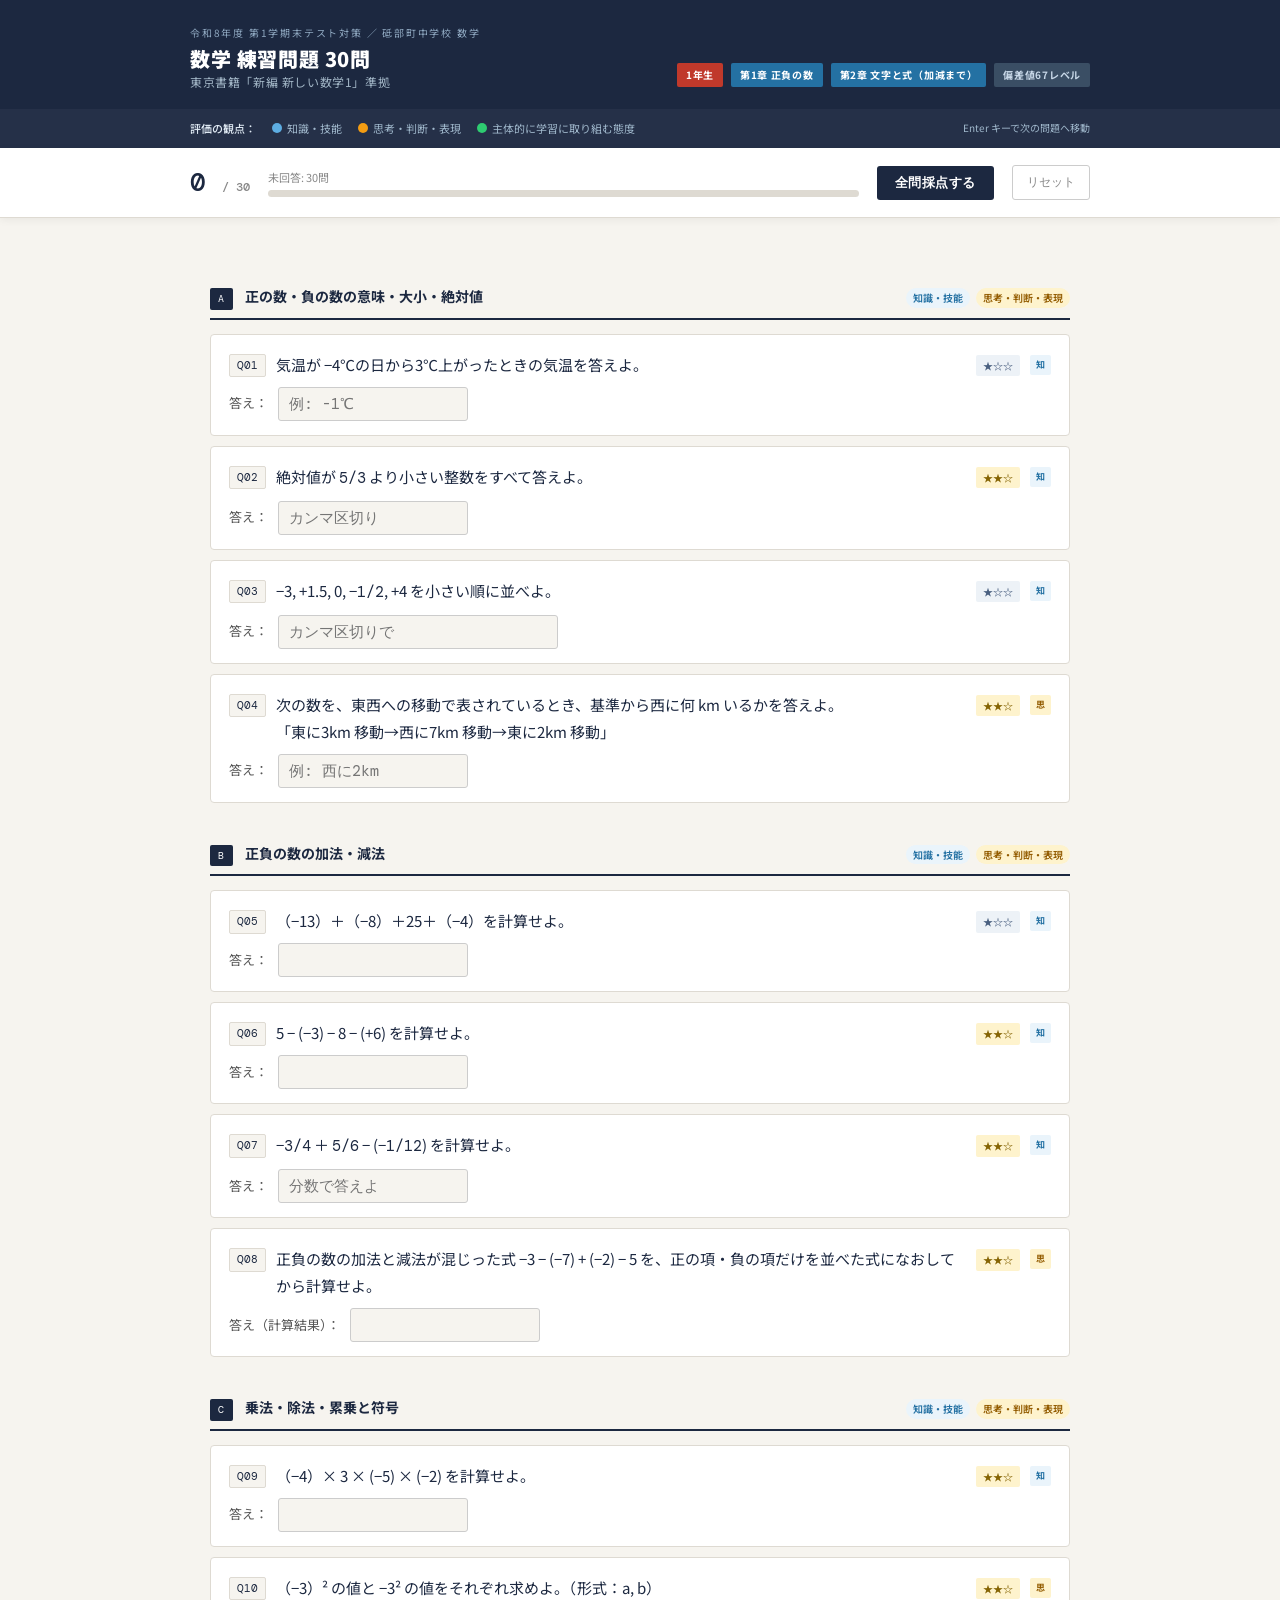
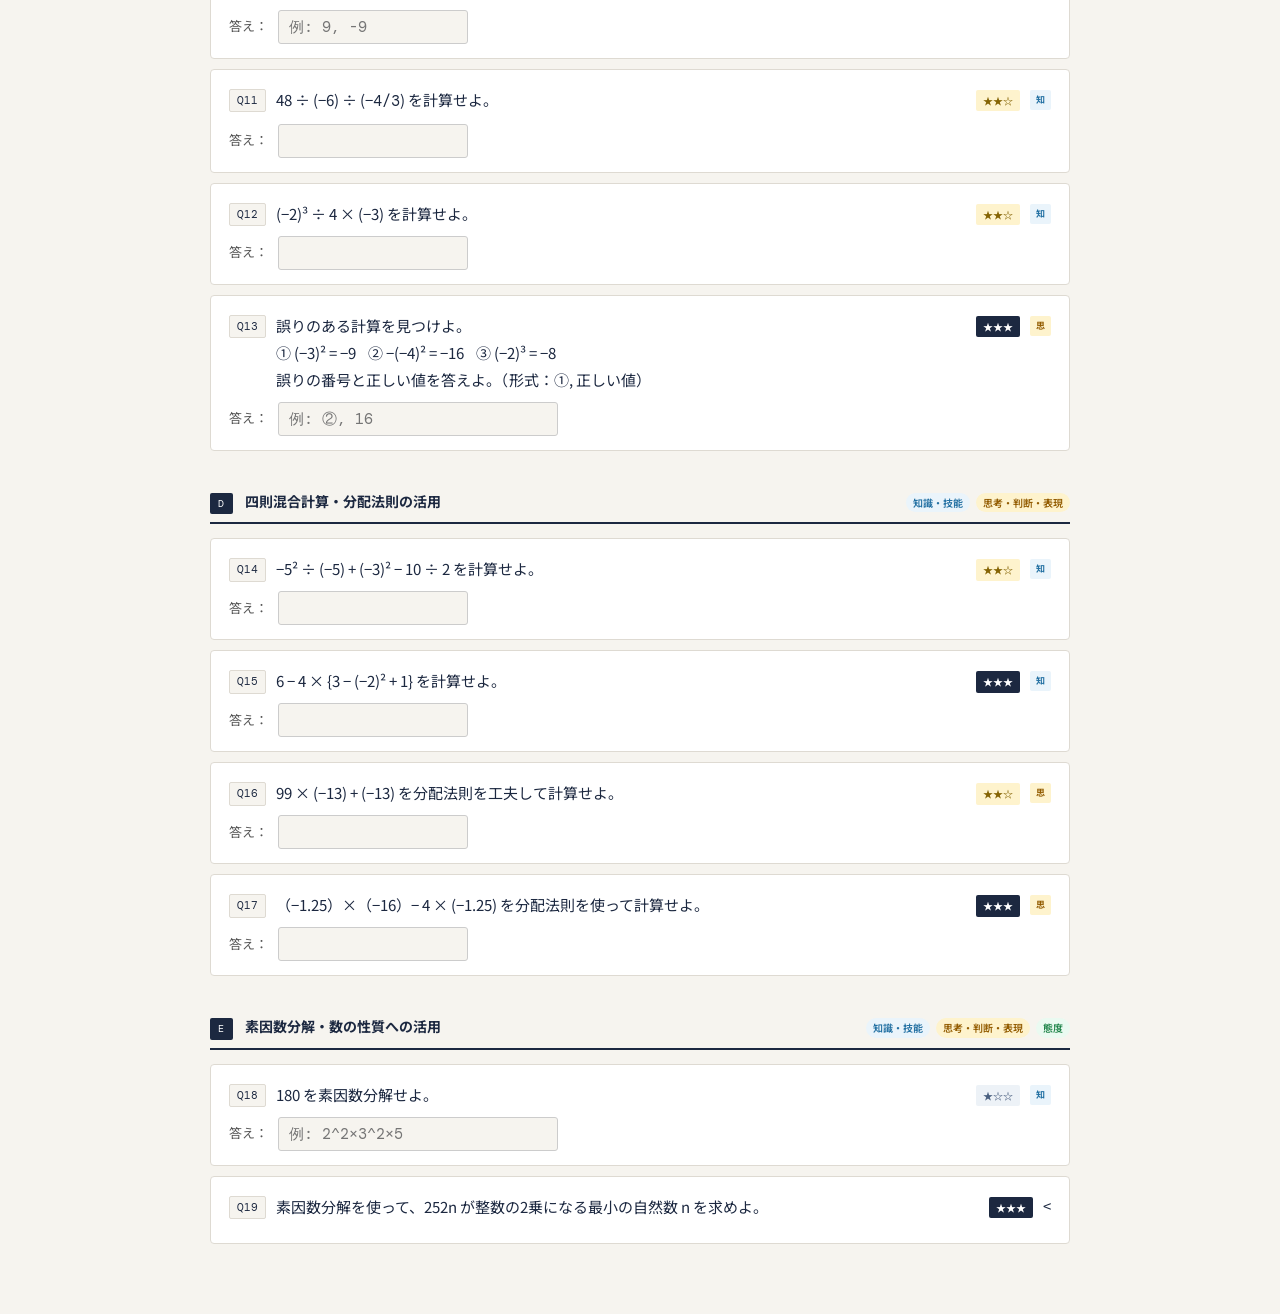
==== index.html @ d9c0c786 "Rename 1st-period-math.html to index.html" ====
<!DOCTYPE html>
<html lang="ja">
<head>
<meta charset="UTF-8">
<meta name="viewport" content="width=device-width, initial-scale=1.0">
<title>令和8年度 第1学期末テスト 数学練習問題</title>
<style>
  @import url('https://fonts.googleapis.com/css2?family=Noto+Sans+JP:wght@400;500;700;900&family=DM+Mono:wght@400;500&display=swap');

  :root {
    --ink: #1c2840;
    --paper: #f6f4ef;
    --accent: #c0392b;
    --blue: #2471a3;
    --grid: #dedad2;
    --correct: #1e8449;
    --wrong: #c0392b;
    --white: #ffffff;
  }

  * { box-sizing: border-box; margin: 0; padding: 0; }

  body {
    background: var(--paper);
    color: var(--ink);
    font-family: 'Noto Sans JP', sans-serif;
    font-size: 15px;
    line-height: 1.75;
  }

  /* ヘッダー */
  header {
    background: var(--ink);
    color: #fff;
    padding: 24px 28px 20px;
  }
  .header-inner { max-width: 900px; margin: 0 auto; display: flex; align-items: flex-end; gap: 18px; flex-wrap: wrap; }
  .header-title-block { flex: 1 1 260px; }
  .header-eyebrow {
    font-size: 10px;
    letter-spacing: .18em;
    color: #8fa8c0;
    text-transform: uppercase;
    margin-bottom: 4px;
  }
  header h1 {
    font-size: 20px;
    font-weight: 900;
    letter-spacing: .03em;
    line-height: 1.25;
  }
  header h1 small {
    display: block;
    font-size: 12px;
    font-weight: 400;
    color: #a0b4c4;
    margin-top: 3px;
  }
  .header-tags { display: flex; gap: 8px; flex-wrap: wrap; align-items: center; padding-bottom: 2px; }
  .tag {
    font-size: 10px;
    font-weight: 700;
    letter-spacing: .07em;
    padding: 3px 9px;
    border-radius: 2px;
  }
  .tag-red   { background: var(--accent); color: #fff; }
  .tag-blue  { background: var(--blue);   color: #fff; }
  .tag-gray  { background: #3a4e64;       color: #c8d8e8; }

  /* 評価観点バナー */
  .hyoka-bar {
    background: #253048;
    padding: 10px 28px;
    font-size: 11px;
    color: #a0b8cc;
  }
  .hyoka-bar-inner { max-width: 900px; margin: 0 auto; display: flex; gap: 16px; flex-wrap: wrap; align-items: center; }
  .hyoka-bar span { display: inline-flex; align-items: center; gap: 5px; }
  .hyoka-dot { width: 10px; height: 10px; border-radius: 50%; display: inline-block; }
  .hyoka-dot.chi { background: #5dade2; }
  .hyoka-dot.shi { background: #f39c12; }
  .hyoka-dot.tai { background: #2ecc71; }
  .hyoka-bar strong { color: #e0eaf4; font-weight: 500; }

  /* スコアバー */
  #score-bar {
    background: var(--white);
    border-bottom: 1px solid var(--grid);
    padding: 12px 28px;
    position: sticky;
    top: 0;
    z-index: 100;
    box-shadow: 0 2px 8px rgba(0,0,0,.06);
  }
  .score-bar-inner { max-width: 900px; margin: 0 auto; display: flex; align-items: center; gap: 18px; flex-wrap: wrap; }
  .score-num { font-family: 'DM Mono', monospace; font-size: 26px; font-weight: 500; white-space: nowrap; }
  .score-num small { font-size: 12px; color: #888; }
  .progress-wrap { flex: 1 1 160px; }
  .progress-label { font-size: 11px; color: #888; margin-bottom: 3px; }
  .progress-outer { height: 7px; background: var(--grid); border-radius: 4px; overflow: hidden; }
  .progress-inner { height: 100%; background: var(--blue); border-radius: 4px; transition: width .4s; width: 0%; }
  .btn-primary {
    padding: 8px 18px;
    background: var(--ink);
    color: #fff;
    border: none;
    border-radius: 3px;
    font-size: 13px;
    font-weight: 700;
    cursor: pointer;
    letter-spacing: .04em;
    white-space: nowrap;
    transition: background .2s;
  }
  .btn-primary:hover { background: #2c3e55; }
  .btn-secondary {
    padding: 8px 14px;
    background: transparent;
    color: #888;
    border: 1px solid #ccc;
    border-radius: 3px;
    font-size: 12px;
    cursor: pointer;
    transition: all .2s;
    white-space: nowrap;
  }
  .btn-secondary:hover { border-color: #888; color: #444; }

  /* メインコンテンツ */
  main { max-width: 900px; margin: 0 auto; padding: 28px 20px 60px; }

  /* セクションヘッダー */
  .sec-head {
    margin: 38px 0 14px;
    padding-bottom: 8px;
    border-bottom: 2.5px solid var(--ink);
    display: flex;
    align-items: baseline;
    gap: 12px;
    flex-wrap: wrap;
  }
  .sec-label {
    font-family: 'DM Mono', monospace;
    font-size: 10px;
    background: var(--ink);
    color: #fff;
    padding: 2px 8px;
    border-radius: 2px;
    letter-spacing: .12em;
  }
  .sec-title { font-size: 14px; font-weight: 700; }
  .sec-hyoka {
    font-size: 10px;
    color: #666;
    margin-left: auto;
  }
  .sec-hyoka span { 
    display: inline-block;
    padding: 1px 7px;
    border-radius: 10px;
    margin-left: 4px;
    font-weight: 600;
  }
  .chi-tag { background: #eaf4fb; color: #2471a3; }
  .shi-tag { background: #fef3cd; color: #935c00; }
  .tai-tag { background: #eafaf1; color: #1e8449; }

  /* 問題カード */
  .q-card {
    background: var(--white);
    border: 1px solid var(--grid);
    border-radius: 4px;
    padding: 16px 18px 14px;
    margin-bottom: 10px;
    transition: box-shadow .2s, border-left .1s;
  }
  .q-card:hover { box-shadow: 0 2px 10px rgba(0,0,0,.06); }
  .q-card.correct { border-left: 4px solid var(--correct); }
  .q-card.wrong   { border-left: 4px solid var(--wrong); }

  .q-header { display: flex; align-items: flex-start; gap: 10px; margin-bottom: 9px; }
  .q-num {
    font-family: 'DM Mono', monospace;
    font-size: 11px;
    background: var(--paper);
    border: 1px solid var(--grid);
    padding: 1px 7px;
    border-radius: 2px;
    white-space: nowrap;
    margin-top: 3px;
    flex-shrink: 0;
  }
  .q-text { font-size: 15px; line-height: 1.8; flex: 1; }
  .math { font-family: 'DM Mono', monospace; }

  /* 評価観点バッジ */
  .q-hyoka-badge {
    font-size: 9px;
    font-weight: 700;
    padding: 2px 6px;
    border-radius: 2px;
    white-space: nowrap;
    margin-top: 4px;
    flex-shrink: 0;
  }

  /* 難易度星 */
  .diff-tag {
    font-size: 10px;
    font-weight: 700;
    padding: 2px 7px;
    border-radius: 2px;
    white-space: nowrap;
    margin-top: 4px;
    flex-shrink: 0;
  }
  .diff-B { background: #edf2f7; color: #4a6080; }
  .diff-A { background: #fef3cd; color: #856404; }
  .diff-S { background: #1c2840; color: #fff; }

  /* 入力 */
  .q-input-row { display: flex; align-items: center; gap: 10px; }
  .q-input-row label { font-size: 13px; color: #555; white-space: nowrap; }
  .ans-input {
    width: 190px;
    padding: 6px 10px;
    border: 1.5px solid #ccc;
    border-radius: 3px;
    font-family: 'DM Mono', monospace;
    font-size: 15px;
    background: var(--paper);
    color: var(--ink);
    transition: border-color .2s, background .2s;
  }
  .ans-input.wide { width: 280px; }
  .ans-input:focus { outline: none; border-color: var(--blue); background: #fff; }
  .ans-input.ok { border-color: var(--correct); background: #f0fbf4; }
  .ans-input.ng { border-color: var(--wrong);   background: #fff5f5; }

  /* フィードバック */
  .q-feedback {
    margin-top: 10px;
    padding: 10px 14px;
    border-radius: 3px;
    font-size: 12.5px;
    display: none;
    line-height: 1.75;
  }
  .q-feedback.show { display: block; }
  .q-feedback.ok-fb { background: #eafaf1; border-left: 3px solid var(--correct); }
  .q-feedback.ng-fb { background: #fdf2f2; border-left: 3px solid var(--wrong); }
  .fb-label { font-weight: 700; font-size: 13px; margin-bottom: 3px; }
  .fb-ans { font-family: 'DM Mono', monospace; font-size: 14px; color: var(--accent); font-weight: 700; }
  .fb-eval { font-size: 11px; margin-top: 4px; }
  .fb-eval b { 
    display: inline-block;
    padding: 0px 5px;
    border-radius: 2px;
    margin-right: 4px;
  }
  .fb-eval b.chi-b { background: #eaf4fb; color: #2471a3; }
  .fb-eval b.shi-b { background: #fef3cd; color: #935c00; }
  .fb-eval b.tai-b { background: #eafaf1; color: #1e8449; }
  .fb-hint { margin-top: 5px; color: #3a4a58; }

  /* 結果パネル */
  #result-panel {
    display: none;
    background: var(--ink);
    color: #fff;
    border-radius: 5px;
    padding: 32px 28px;
    margin-top: 44px;
    text-align: center;
  }
  #result-panel.show { display: block; }
  #result-panel h2 { font-size: 17px; color: #a0b4c4; margin-bottom: 8px; }
  .big-score {
    font-family: 'DM Mono', monospace;
    font-size: 58px;
    font-weight: 500;
    line-height: 1;
    margin: 10px 0 6px;
  }
  .big-score em { font-size: 20px; font-style: normal; color: #6a8099; }
  .result-comment { color: #c0d4e4; font-size: 14px; margin-top: 8px; }
  .result-breakdown {
    margin-top: 20px;
    display: flex;
    justify-content: center;
    gap: 24px;
    flex-wrap: wrap;
    font-size: 12px;
    color: #8fa8c0;
  }
  .result-breakdown span b { 
    display: block;
    font-family: 'DM Mono', monospace;
    font-size: 22px;
    font-weight: 500;
    color: #fff;
    line-height: 1.2;
  }

  @media (max-width: 600px) {
    header { padding: 18px 14px 14px; }
    #score-bar { padding: 10px 14px; }
    main { padding: 18px 10px 50px; }
    .ans-input { width: 150px; }
    .ans-input.wide { width: 220px; }
  }
</style>
</head>
<body>

<header>
  <div class="header-inner">
    <div class="header-title-block">
      <div class="header-eyebrow">令和8年度 第1学期末テスト対策 ／ 砥部町中学校 数学</div>
      <h1>数学 練習問題 30問
        <small>東京書籍「新編 新しい数学1」準拠</small>
      </h1>
    </div>
    <div class="header-tags">
      <span class="tag tag-red">1年生</span>
      <span class="tag tag-blue">第1章 正負の数</span>
      <span class="tag tag-blue">第2章 文字と式（加減まで）</span>
      <span class="tag tag-gray">偏差値67レベル</span>
    </div>
  </div>
</header>

<div class="hyoka-bar">
  <div class="hyoka-bar-inner">
    <strong>評価の観点：</strong>
    <span><span class="hyoka-dot chi"></span> 知識・技能</span>
    <span><span class="hyoka-dot shi"></span> 思考・判断・表現</span>
    <span><span class="hyoka-dot tai"></span> 主体的に学習に取り組む態度</span>
    <span style="margin-left:auto;font-size:10px;">Enter キーで次の問題へ移動</span>
  </div>
</div>

<div id="score-bar">
  <div class="score-bar-inner">
    <div class="score-num" id="score-disp">0 <small>/ 30</small></div>
    <div class="progress-wrap">
      <div class="progress-label" id="prog-label">未回答: 30問</div>
      <div class="progress-outer"><div class="progress-inner" id="prog-inner"></div></div>
    </div>
    <button class="btn-primary" onclick="checkAll()">全問採点する</button>
    <button class="btn-secondary" onclick="resetAll()">リセット</button>
  </div>
</div>

<main>

<!-- ===================== SECTION A ===================== -->
<div class="sec-head">
  <span class="sec-label">A</span>
  <span class="sec-title">正の数・負の数の意味・大小・絶対値</span>
  <span class="sec-hyoka">
    <span class="chi-tag">知識・技能</span>
    <span class="shi-tag">思考・判断・表現</span>
  </span>
</div>

<!-- Q1 -->
<div class="q-card" id="qc1">
  <div class="q-header">
    <span class="q-num">Q01</span>
    <div class="q-text">気温が −4℃の日から3℃上がったときの気温を答えよ。</div>
    <span class="diff-tag diff-B">★☆☆</span>
    <span class="q-hyoka-badge chi-tag">知</span>
  </div>
  <div class="q-input-row"><label>答え：</label><input class="ans-input" id="q1" type="text" placeholder="例: -1℃"></div>
  <div class="q-feedback" id="fb1"></div>
</div>

<!-- Q2 -->
<div class="q-card" id="qc2">
  <div class="q-header">
    <span class="q-num">Q02</span>
    <div class="q-text">絶対値が <span class="math">5/3</span> より小さい整数をすべて答えよ。</div>
    <span class="diff-tag diff-A">★★☆</span>
    <span class="q-hyoka-badge chi-tag">知</span>
  </div>
  <div class="q-input-row"><label>答え：</label><input class="ans-input" id="q2" type="text" placeholder="カンマ区切り"></div>
  <div class="q-feedback" id="fb2"></div>
</div>

<!-- Q3 -->
<div class="q-card" id="qc3">
  <div class="q-header">
    <span class="q-num">Q03</span>
    <div class="q-text">−3, +1.5, 0, −<span class="math">1/2</span>, +4 を小さい順に並べよ。</div>
    <span class="diff-tag diff-B">★☆☆</span>
    <span class="q-hyoka-badge chi-tag">知</span>
  </div>
  <div class="q-input-row"><label>答え：</label><input class="ans-input wide" id="q3" type="text" placeholder="カンマ区切りで"></div>
  <div class="q-feedback" id="fb3"></div>
</div>

<!-- Q4 -->
<div class="q-card" id="qc4">
  <div class="q-header">
    <span class="q-num">Q04</span>
    <div class="q-text">次の数を、東西への移動で表されているとき、基準から西に何 km いるかを答えよ。<br>「東に3km 移動→西に7km 移動→東に2km 移動」</div>
    <span class="diff-tag diff-A">★★☆</span>
    <span class="q-hyoka-badge shi-tag">思</span>
  </div>
  <div class="q-input-row"><label>答え：</label><input class="ans-input" id="q4" type="text" placeholder="例: 西に2km"></div>
  <div class="q-feedback" id="fb4"></div>
</div>

<!-- ===================== SECTION B ===================== -->
<div class="sec-head">
  <span class="sec-label">B</span>
  <span class="sec-title">正負の数の加法・減法</span>
  <span class="sec-hyoka">
    <span class="chi-tag">知識・技能</span>
    <span class="shi-tag">思考・判断・表現</span>
  </span>
</div>

<!-- Q5 -->
<div class="q-card" id="qc5">
  <div class="q-header">
    <span class="q-num">Q05</span>
    <div class="q-text">（−13）＋（−8）＋25＋（−4）を計算せよ。</div>
    <span class="diff-tag diff-B">★☆☆</span>
    <span class="q-hyoka-badge chi-tag">知</span>
  </div>
  <div class="q-input-row"><label>答え：</label><input class="ans-input" id="q5" type="text"></div>
  <div class="q-feedback" id="fb5"></div>
</div>

<!-- Q6 -->
<div class="q-card" id="qc6">
  <div class="q-header">
    <span class="q-num">Q06</span>
    <div class="q-text">5 − (−3) − 8 − (+6) を計算せよ。</div>
    <span class="diff-tag diff-A">★★☆</span>
    <span class="q-hyoka-badge chi-tag">知</span>
  </div>
  <div class="q-input-row"><label>答え：</label><input class="ans-input" id="q6" type="text"></div>
  <div class="q-feedback" id="fb6"></div>
</div>

<!-- Q7 -->
<div class="q-card" id="qc7">
  <div class="q-header">
    <span class="q-num">Q07</span>
    <div class="q-text">−<span class="math">3/4</span> ＋ <span class="math">5/6</span> − (−<span class="math">1/12</span>) を計算せよ。</div>
    <span class="diff-tag diff-A">★★☆</span>
    <span class="q-hyoka-badge chi-tag">知</span>
  </div>
  <div class="q-input-row"><label>答え：</label><input class="ans-input" id="q7" type="text" placeholder="分数で答えよ"></div>
  <div class="q-feedback" id="fb7"></div>
</div>

<!-- Q8 -->
<div class="q-card" id="qc8">
  <div class="q-header">
    <span class="q-num">Q08</span>
    <div class="q-text">正負の数の加法と減法が混じった式 −3 − (−7) + (−2) − 5 を、正の項・負の項だけを並べた式になおしてから計算せよ。</div>
    <span class="diff-tag diff-A">★★☆</span>
    <span class="q-hyoka-badge shi-tag">思</span>
  </div>
  <div class="q-input-row"><label>答え（計算結果）：</label><input class="ans-input" id="q8" type="text"></div>
  <div class="q-feedback" id="fb8"></div>
</div>

<!-- ===================== SECTION C ===================== -->
<div class="sec-head">
  <span class="sec-label">C</span>
  <span class="sec-title">乗法・除法・累乗と符号</span>
  <span class="sec-hyoka">
    <span class="chi-tag">知識・技能</span>
    <span class="shi-tag">思考・判断・表現</span>
  </span>
</div>

<!-- Q9 -->
<div class="q-card" id="qc9">
  <div class="q-header">
    <span class="q-num">Q09</span>
    <div class="q-text">（−4）× 3 × (−5) × (−2) を計算せよ。</div>
    <span class="diff-tag diff-A">★★☆</span>
    <span class="q-hyoka-badge chi-tag">知</span>
  </div>
  <div class="q-input-row"><label>答え：</label><input class="ans-input" id="q9" type="text"></div>
  <div class="q-feedback" id="fb9"></div>
</div>

<!-- Q10 -->
<div class="q-card" id="qc10">
  <div class="q-header">
    <span class="q-num">Q10</span>
    <div class="q-text">（−3）² の値と −3² の値をそれぞれ求めよ。（形式：a, b）</div>
    <span class="diff-tag diff-A">★★☆</span>
    <span class="q-hyoka-badge shi-tag">思</span>
  </div>
  <div class="q-input-row"><label>答え：</label><input class="ans-input" id="q10" type="text" placeholder="例: 9, -9"></div>
  <div class="q-feedback" id="fb10"></div>
</div>

<!-- Q11 -->
<div class="q-card" id="qc11">
  <div class="q-header">
    <span class="q-num">Q11</span>
    <div class="q-text">48 ÷ (−6) ÷ (−<span class="math">4/3</span>) を計算せよ。</div>
    <span class="diff-tag diff-A">★★☆</span>
    <span class="q-hyoka-badge chi-tag">知</span>
  </div>
  <div class="q-input-row"><label>答え：</label><input class="ans-input" id="q11" type="text"></div>
  <div class="q-feedback" id="fb11"></div>
</div>

<!-- Q12 -->
<div class="q-card" id="qc12">
  <div class="q-header">
    <span class="q-num">Q12</span>
    <div class="q-text">(−2)³ ÷ 4 × (−3) を計算せよ。</div>
    <span class="diff-tag diff-A">★★☆</span>
    <span class="q-hyoka-badge chi-tag">知</span>
  </div>
  <div class="q-input-row"><label>答え：</label><input class="ans-input" id="q12" type="text"></div>
  <div class="q-feedback" id="fb12"></div>
</div>

<!-- Q13 -->
<div class="q-card" id="qc13">
  <div class="q-header">
    <span class="q-num">Q13</span>
    <div class="q-text">誤りのある計算を見つけよ。<br>
    ① (−3)² = −9 &nbsp;&nbsp; ② −(−4)² = −16 &nbsp;&nbsp; ③ (−2)³ = −8<br>
    誤りの番号と正しい値を答えよ。（形式：①, 正しい値）</div>
    <span class="diff-tag diff-S">★★★</span>
    <span class="q-hyoka-badge shi-tag">思</span>
  </div>
  <div class="q-input-row"><label>答え：</label><input class="ans-input wide" id="q13" type="text" placeholder="例: ②, 16"></div>
  <div class="q-feedback" id="fb13"></div>
</div>

<!-- ===================== SECTION D ===================== -->
<div class="sec-head">
  <span class="sec-label">D</span>
  <span class="sec-title">四則混合計算・分配法則の活用</span>
  <span class="sec-hyoka">
    <span class="chi-tag">知識・技能</span>
    <span class="shi-tag">思考・判断・表現</span>
  </span>
</div>

<!-- Q14 -->
<div class="q-card" id="qc14">
  <div class="q-header">
    <span class="q-num">Q14</span>
    <div class="q-text">−5² ÷ (−5) + (−3)² − 10 ÷ 2 を計算せよ。</div>
    <span class="diff-tag diff-A">★★☆</span>
    <span class="q-hyoka-badge chi-tag">知</span>
  </div>
  <div class="q-input-row"><label>答え：</label><input class="ans-input" id="q14" type="text"></div>
  <div class="q-feedback" id="fb14"></div>
</div>

<!-- Q15 -->
<div class="q-card" id="qc15">
  <div class="q-header">
    <span class="q-num">Q15</span>
    <div class="q-text">6 − 4 × {3 − (−2)² + 1} を計算せよ。</div>
    <span class="diff-tag diff-S">★★★</span>
    <span class="q-hyoka-badge chi-tag">知</span>
  </div>
  <div class="q-input-row"><label>答え：</label><input class="ans-input" id="q15" type="text"></div>
  <div class="q-feedback" id="fb15"></div>
</div>

<!-- Q16 -->
<div class="q-card" id="qc16">
  <div class="q-header">
    <span class="q-num">Q16</span>
    <div class="q-text">99 × (−13) + (−13) を分配法則を工夫して計算せよ。</div>
    <span class="diff-tag diff-A">★★☆</span>
    <span class="q-hyoka-badge shi-tag">思</span>
  </div>
  <div class="q-input-row"><label>答え：</label><input class="ans-input" id="q16" type="text"></div>
  <div class="q-feedback" id="fb16"></div>
</div>

<!-- Q17 -->
<div class="q-card" id="qc17">
  <div class="q-header">
    <span class="q-num">Q17</span>
    <div class="q-text">（−1.25）×（−16）− 4 × (−1.25) を分配法則を使って計算せよ。</div>
    <span class="diff-tag diff-S">★★★</span>
    <span class="q-hyoka-badge shi-tag">思</span>
  </div>
  <div class="q-input-row"><label>答え：</label><input class="ans-input" id="q17" type="text"></div>
  <div class="q-feedback" id="fb17"></div>
</div>

<!-- ===================== SECTION E ===================== -->
<div class="sec-head">
  <span class="sec-label">E</span>
  <span class="sec-title">素因数分解・数の性質への活用</span>
  <span class="sec-hyoka">
    <span class="chi-tag">知識・技能</span>
    <span class="shi-tag">思考・判断・表現</span>
    <span class="tai-tag">態度</span>
  </span>
</div>

<!-- Q18 -->
<div class="q-card" id="qc18">
  <div class="q-header">
    <span class="q-num">Q18</span>
    <div class="q-text">180 を素因数分解せよ。</div>
    <span class="diff-tag diff-B">★☆☆</span>
    <span class="q-hyoka-badge chi-tag">知</span>
  </div>
  <div class="q-input-row"><label>答え：</label><input class="ans-input wide" id="q18" type="text" placeholder="例: 2^2×3^2×5"></div>
  <div class="q-feedback" id="fb18"></div>
</div>

<!-- Q19 -->
<div class="q-card" id="qc19">
  <div class="q-header">
    <span class="q-num">Q19</span>
    <div class="q-text">素因数分解を使って、252n が整数の2乗になる最小の自然数 n を求めよ。</div>
    <span class="diff-tag diff-S">★★★</span>
    <
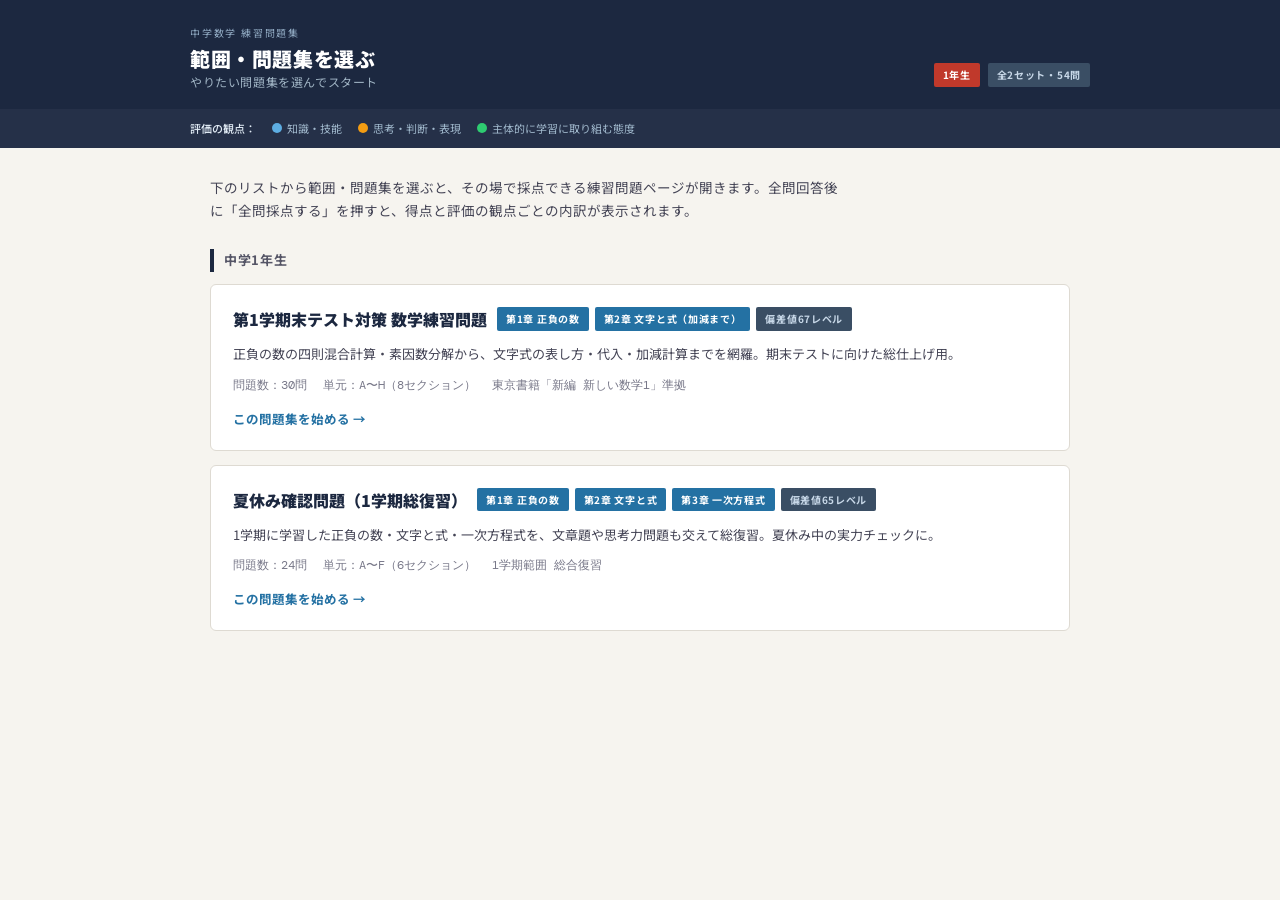
==== commit fa98c20d: "範囲・問題集をリストで選ぶ形式に再構成し、中1夏休み確認問題を追加 - 既存のトップページ(index.html)は途中で切れた未完成ファイルだったため、   範囲・問題集をリストから選ぶハブページと" ====
--- a/index.html
+++ b/index.html
@@ -3,330 +3,22 @@
 <head>
 <meta charset="UTF-8">
 <meta name="viewport" content="width=device-width, initial-scale=1.0">
-<title>令和8年度 第1学期末テスト 数学練習問題</title>
-<style>
-  @import url('https://fonts.googleapis.com/css2?family=Noto+Sans+JP:wght@400;500;700;900&family=DM+Mono:wght@400;500&display=swap');
-
-  :root {
-    --ink: #1c2840;
-    --paper: #f6f4ef;
-    --accent: #c0392b;
-    --blue: #2471a3;
-    --grid: #dedad2;
-    --correct: #1e8449;
-    --wrong: #c0392b;
-    --white: #ffffff;
-  }
-
-  * { box-sizing: border-box; margin: 0; padding: 0; }
-
-  body {
-    background: var(--paper);
-    color: var(--ink);
-    font-family: 'Noto Sans JP', sans-serif;
-    font-size: 15px;
-    line-height: 1.75;
-  }
-
-  /* ヘッダー */
-  header {
-    background: var(--ink);
-    color: #fff;
-    padding: 24px 28px 20px;
-  }
-  .header-inner { max-width: 900px; margin: 0 auto; display: flex; align-items: flex-end; gap: 18px; flex-wrap: wrap; }
-  .header-title-block { flex: 1 1 260px; }
-  .header-eyebrow {
-    font-size: 10px;
-    letter-spacing: .18em;
-    color: #8fa8c0;
-    text-transform: uppercase;
-    margin-bottom: 4px;
-  }
-  header h1 {
-    font-size: 20px;
-    font-weight: 900;
-    letter-spacing: .03em;
-    line-height: 1.25;
-  }
-  header h1 small {
-    display: block;
-    font-size: 12px;
-    font-weight: 400;
-    color: #a0b4c4;
-    margin-top: 3px;
-  }
-  .header-tags { display: flex; gap: 8px; flex-wrap: wrap; align-items: center; padding-bottom: 2px; }
-  .tag {
-    font-size: 10px;
-    font-weight: 700;
-    letter-spacing: .07em;
-    padding: 3px 9px;
-    border-radius: 2px;
-  }
-  .tag-red   { background: var(--accent); color: #fff; }
-  .tag-blue  { background: var(--blue);   color: #fff; }
-  .tag-gray  { background: #3a4e64;       color: #c8d8e8; }
-
-  /* 評価観点バナー */
-  .hyoka-bar {
-    background: #253048;
-    padding: 10px 28px;
-    font-size: 11px;
-    color: #a0b8cc;
-  }
-  .hyoka-bar-inner { max-width: 900px; margin: 0 auto; display: flex; gap: 16px; flex-wrap: wrap; align-items: center; }
-  .hyoka-bar span { display: inline-flex; align-items: center; gap: 5px; }
-  .hyoka-dot { width: 10px; height: 10px; border-radius: 50%; display: inline-block; }
-  .hyoka-dot.chi { background: #5dade2; }
-  .hyoka-dot.shi { background: #f39c12; }
-  .hyoka-dot.tai { background: #2ecc71; }
-  .hyoka-bar strong { color: #e0eaf4; font-weight: 500; }
-
-  /* スコアバー */
-  #score-bar {
-    background: var(--white);
-    border-bottom: 1px solid var(--grid);
-    padding: 12px 28px;
-    position: sticky;
-    top: 0;
-    z-index: 100;
-    box-shadow: 0 2px 8px rgba(0,0,0,.06);
-  }
-  .score-bar-inner { max-width: 900px; margin: 0 auto; display: flex; align-items: center; gap: 18px; flex-wrap: wrap; }
-  .score-num { font-family: 'DM Mono', monospace; font-size: 26px; font-weight: 500; white-space: nowrap; }
-  .score-num small { font-size: 12px; color: #888; }
-  .progress-wrap { flex: 1 1 160px; }
-  .progress-label { font-size: 11px; color: #888; margin-bottom: 3px; }
-  .progress-outer { height: 7px; background: var(--grid); border-radius: 4px; overflow: hidden; }
-  .progress-inner { height: 100%; background: var(--blue); border-radius: 4px; transition: width .4s; width: 0%; }
-  .btn-primary {
-    padding: 8px 18px;
-    background: var(--ink);
-    color: #fff;
-    border: none;
-    border-radius: 3px;
-    font-size: 13px;
-    font-weight: 700;
-    cursor: pointer;
-    letter-spacing: .04em;
-    white-space: nowrap;
-    transition: background .2s;
-  }
-  .btn-primary:hover { background: #2c3e55; }
-  .btn-secondary {
-    padding: 8px 14px;
-    background: transparent;
-    color: #888;
-    border: 1px solid #ccc;
-    border-radius: 3px;
-    font-size: 12px;
-    cursor: pointer;
-    transition: all .2s;
-    white-space: nowrap;
-  }
-  .btn-secondary:hover { border-color: #888; color: #444; }
-
-  /* メインコンテンツ */
-  main { max-width: 900px; margin: 0 auto; padding: 28px 20px 60px; }
-
-  /* セクションヘッダー */
-  .sec-head {
-    margin: 38px 0 14px;
-    padding-bottom: 8px;
-    border-bottom: 2.5px solid var(--ink);
-    display: flex;
-    align-items: baseline;
-    gap: 12px;
-    flex-wrap: wrap;
-  }
-  .sec-label {
-    font-family: 'DM Mono', monospace;
-    font-size: 10px;
-    background: var(--ink);
-    color: #fff;
-    padding: 2px 8px;
-    border-radius: 2px;
-    letter-spacing: .12em;
-  }
-  .sec-title { font-size: 14px; font-weight: 700; }
-  .sec-hyoka {
-    font-size: 10px;
-    color: #666;
-    margin-left: auto;
-  }
-  .sec-hyoka span { 
-    display: inline-block;
-    padding: 1px 7px;
-    border-radius: 10px;
-    margin-left: 4px;
-    font-weight: 600;
-  }
-  .chi-tag { background: #eaf4fb; color: #2471a3; }
-  .shi-tag { background: #fef3cd; color: #935c00; }
-  .tai-tag { background: #eafaf1; color: #1e8449; }
-
-  /* 問題カード */
-  .q-card {
-    background: var(--white);
-    border: 1px solid var(--grid);
-    border-radius: 4px;
-    padding: 16px 18px 14px;
-    margin-bottom: 10px;
-    transition: box-shadow .2s, border-left .1s;
-  }
-  .q-card:hover { box-shadow: 0 2px 10px rgba(0,0,0,.06); }
-  .q-card.correct { border-left: 4px solid var(--correct); }
-  .q-card.wrong   { border-left: 4px solid var(--wrong); }
-
-  .q-header { display: flex; align-items: flex-start; gap: 10px; margin-bottom: 9px; }
-  .q-num {
-    font-family: 'DM Mono', monospace;
-    font-size: 11px;
-    background: var(--paper);
-    border: 1px solid var(--grid);
-    padding: 1px 7px;
-    border-radius: 2px;
-    white-space: nowrap;
-    margin-top: 3px;
-    flex-shrink: 0;
-  }
-  .q-text { font-size: 15px; line-height: 1.8; flex: 1; }
-  .math { font-family: 'DM Mono', monospace; }
-
-  /* 評価観点バッジ */
-  .q-hyoka-badge {
-    font-size: 9px;
-    font-weight: 700;
-    padding: 2px 6px;
-    border-radius: 2px;
-    white-space: nowrap;
-    margin-top: 4px;
-    flex-shrink: 0;
-  }
-
-  /* 難易度星 */
-  .diff-tag {
-    font-size: 10px;
-    font-weight: 700;
-    padding: 2px 7px;
-    border-radius: 2px;
-    white-space: nowrap;
-    margin-top: 4px;
-    flex-shrink: 0;
-  }
-  .diff-B { background: #edf2f7; color: #4a6080; }
-  .diff-A { background: #fef3cd; color: #856404; }
-  .diff-S { background: #1c2840; color: #fff; }
-
-  /* 入力 */
-  .q-input-row { display: flex; align-items: center; gap: 10px; }
-  .q-input-row label { font-size: 13px; color: #555; white-space: nowrap; }
-  .ans-input {
-    width: 190px;
-    padding: 6px 10px;
-    border: 1.5px solid #ccc;
-    border-radius: 3px;
-    font-family: 'DM Mono', monospace;
-    font-size: 15px;
-    background: var(--paper);
-    color: var(--ink);
-    transition: border-color .2s, background .2s;
-  }
-  .ans-input.wide { width: 280px; }
-  .ans-input:focus { outline: none; border-color: var(--blue); background: #fff; }
-  .ans-input.ok { border-color: var(--correct); background: #f0fbf4; }
-  .ans-input.ng { border-color: var(--wrong);   background: #fff5f5; }
-
-  /* フィードバック */
-  .q-feedback {
-    margin-top: 10px;
-    padding: 10px 14px;
-    border-radius: 3px;
-    font-size: 12.5px;
-    display: none;
-    line-height: 1.75;
-  }
-  .q-feedback.show { display: block; }
-  .q-feedback.ok-fb { background: #eafaf1; border-left: 3px solid var(--correct); }
-  .q-feedback.ng-fb { background: #fdf2f2; border-left: 3px solid var(--wrong); }
-  .fb-label { font-weight: 700; font-size: 13px; margin-bottom: 3px; }
-  .fb-ans { font-family: 'DM Mono', monospace; font-size: 14px; color: var(--accent); font-weight: 700; }
-  .fb-eval { font-size: 11px; margin-top: 4px; }
-  .fb-eval b { 
-    display: inline-block;
-    padding: 0px 5px;
-    border-radius: 2px;
-    margin-right: 4px;
-  }
-  .fb-eval b.chi-b { background: #eaf4fb; color: #2471a3; }
-  .fb-eval b.shi-b { background: #fef3cd; color: #935c00; }
-  .fb-eval b.tai-b { background: #eafaf1; color: #1e8449; }
-  .fb-hint { margin-top: 5px; color: #3a4a58; }
-
-  /* 結果パネル */
-  #result-panel {
-    display: none;
-    background: var(--ink);
-    color: #fff;
-    border-radius: 5px;
-    padding: 32px 28px;
-    margin-top: 44px;
-    text-align: center;
-  }
-  #result-panel.show { display: block; }
-  #result-panel h2 { font-size: 17px; color: #a0b4c4; margin-bottom: 8px; }
-  .big-score {
-    font-family: 'DM Mono', monospace;
-    font-size: 58px;
-    font-weight: 500;
-    line-height: 1;
-    margin: 10px 0 6px;
-  }
-  .big-score em { font-size: 20px; font-style: normal; color: #6a8099; }
-  .result-comment { color: #c0d4e4; font-size: 14px; margin-top: 8px; }
-  .result-breakdown {
-    margin-top: 20px;
-    display: flex;
-    justify-content: center;
-    gap: 24px;
-    flex-wrap: wrap;
-    font-size: 12px;
-    color: #8fa8c0;
-  }
-  .result-breakdown span b { 
-    display: block;
-    font-family: 'DM Mono', monospace;
-    font-size: 22px;
-    font-weight: 500;
-    color: #fff;
-    line-height: 1.2;
-  }
-
-  @media (max-width: 600px) {
-    header { padding: 18px 14px 14px; }
-    #score-bar { padding: 10px 14px; }
-    main { padding: 18px 10px 50px; }
-    .ans-input { width: 150px; }
-    .ans-input.wide { width: 220px; }
-  }
-</style>
+<title>数学 練習問題集 - 範囲を選択</title>
+<link rel="stylesheet" href="style.css">
 </head>
 <body>
 
 <header>
   <div class="header-inner">
     <div class="header-title-block">
-      <div class="header-eyebrow">令和8年度 第1学期末テスト対策 ／ 砥部町中学校 数学</div>
-      <h1>数学 練習問題 30問
-        <small>東京書籍「新編 新しい数学1」準拠</small>
+      <div class="header-eyebrow">中学数学 練習問題集</div>
+      <h1>範囲・問題集を選ぶ
+        <small>やりたい問題集を選んでスタート</small>
       </h1>
     </div>
     <div class="header-tags">
       <span class="tag tag-red">1年生</span>
-      <span class="tag tag-blue">第1章 正負の数</span>
-      <span class="tag tag-blue">第2章 文字と式（加減まで）</span>
-      <span class="tag tag-gray">偏差値67レベル</span>
+      <span class="tag tag-gray">全2セット・54問</span>
     </div>
   </div>
 </header>
@@ -337,297 +29,56 @@
     <span><span class="hyoka-dot chi"></span> 知識・技能</span>
     <span><span class="hyoka-dot shi"></span> 思考・判断・表現</span>
     <span><span class="hyoka-dot tai"></span> 主体的に学習に取り組む態度</span>
-    <span style="margin-left:auto;font-size:10px;">Enter キーで次の問題へ移動</span>
-  </div>
-</div>
-
-<div id="score-bar">
-  <div class="score-bar-inner">
-    <div class="score-num" id="score-disp">0 <small>/ 30</small></div>
-    <div class="progress-wrap">
-      <div class="progress-label" id="prog-label">未回答: 30問</div>
-      <div class="progress-outer"><div class="progress-inner" id="prog-inner"></div></div>
-    </div>
-    <button class="btn-primary" onclick="checkAll()">全問採点する</button>
-    <button class="btn-secondary" onclick="resetAll()">リセット</button>
   </div>
 </div>
 
 <main>
 
-<!-- ===================== SECTION A ===================== -->
-<div class="sec-head">
-  <span class="sec-label">A</span>
-  <span class="sec-title">正の数・負の数の意味・大小・絶対値</span>
-  <span class="sec-hyoka">
-    <span class="chi-tag">知識・技能</span>
-    <span class="shi-tag">思考・判断・表現</span>
-  </span>
+<p class="hub-intro">下のリストから範囲・問題集を選ぶと、その場で採点できる練習問題ページが開きます。全問回答後に「全問採点する」を押すと、得点と評価の観点ごとの内訳が表示されます。</p>
+
+<div class="range-group-title">中学1年生</div>
+<div class="set-list">
+
+  <a class="set-card" href="quizzes/g1-1st-term-math.html">
+    <div class="set-card-head">
+      <span class="set-title">第1学期末テスト対策 数学練習問題</span>
+      <div class="set-tags">
+        <span class="tag tag-blue">第1章 正負の数</span>
+        <span class="tag tag-blue">第2章 文字と式（加減まで）</span>
+        <span class="tag tag-gray">偏差値67レベル</span>
+      </div>
+    </div>
+    <div class="set-desc">正負の数の四則混合計算・素因数分解から、文字式の表し方・代入・加減計算までを網羅。期末テストに向けた総仕上げ用。</div>
+    <div class="set-meta">
+      <span>問題数：30問</span>
+      <span>単元：A〜H（8セクション）</span>
+      <span>東京書籍「新編 新しい数学1」準拠</span>
+    </div>
+    <span class="set-cta">この問題集を始める</span>
+  </a>
+
+  <a class="set-card" href="quizzes/g1-summer-review.html">
+    <div class="set-card-head">
+      <span class="set-title">夏休み確認問題（1学期総復習）</span>
+      <div class="set-tags">
+        <span class="tag tag-blue">第1章 正負の数</span>
+        <span class="tag tag-blue">第2章 文字と式</span>
+        <span class="tag tag-blue">第3章 一次方程式</span>
+        <span class="tag tag-gray">偏差値65レベル</span>
+      </div>
+    </div>
+    <div class="set-desc">1学期に学習した正負の数・文字と式・一次方程式を、文章題や思考力問題も交えて総復習。夏休み中の実力チェックに。</div>
+    <div class="set-meta">
+      <span>問題数：24問</span>
+      <span>単元：A〜F（6セクション）</span>
+      <span>1学期範囲 総合復習</span>
+    </div>
+    <span class="set-cta">この問題集を始める</span>
+  </a>
+
 </div>
 
-<!-- Q1 -->
-<div class="q-card" id="qc1">
-  <div class="q-header">
-    <span class="q-num">Q01</span>
-    <div class="q-text">気温が −4℃の日から3℃上がったときの気温を答えよ。</div>
-    <span class="diff-tag diff-B">★☆☆</span>
-    <span class="q-hyoka-badge chi-tag">知</span>
-  </div>
-  <div class="q-input-row"><label>答え：</label><input class="ans-input" id="q1" type="text" placeholder="例: -1℃"></div>
-  <div class="q-feedback" id="fb1"></div>
-</div>
+</main>
 
-<!-- Q2 -->
-<div class="q-card" id="qc2">
-  <div class="q-header">
-    <span class="q-num">Q02</span>
-    <div class="q-text">絶対値が <span class="math">5/3</span> より小さい整数をすべて答えよ。</div>
-    <span class="diff-tag diff-A">★★☆</span>
-    <span class="q-hyoka-badge chi-tag">知</span>
-  </div>
-  <div class="q-input-row"><label>答え：</label><input class="ans-input" id="q2" type="text" placeholder="カンマ区切り"></div>
-  <div class="q-feedback" id="fb2"></div>
-</div>
-
-<!-- Q3 -->
-<div class="q-card" id="qc3">
-  <div class="q-header">
-    <span class="q-num">Q03</span>
-    <div class="q-text">−3, +1.5, 0, −<span class="math">1/2</span>, +4 を小さい順に並べよ。</div>
-    <span class="diff-tag diff-B">★☆☆</span>
-    <span class="q-hyoka-badge chi-tag">知</span>
-  </div>
-  <div class="q-input-row"><label>答え：</label><input class="ans-input wide" id="q3" type="text" placeholder="カンマ区切りで"></div>
-  <div class="q-feedback" id="fb3"></div>
-</div>
-
-<!-- Q4 -->
-<div class="q-card" id="qc4">
-  <div class="q-header">
-    <span class="q-num">Q04</span>
-    <div class="q-text">次の数を、東西への移動で表されているとき、基準から西に何 km いるかを答えよ。<br>「東に3km 移動→西に7km 移動→東に2km 移動」</div>
-    <span class="diff-tag diff-A">★★☆</span>
-    <span class="q-hyoka-badge shi-tag">思</span>
-  </div>
-  <div class="q-input-row"><label>答え：</label><input class="ans-input" id="q4" type="text" placeholder="例: 西に2km"></div>
-  <div class="q-feedback" id="fb4"></div>
-</div>
-
-<!-- ===================== SECTION B ===================== -->
-<div class="sec-head">
-  <span class="sec-label">B</span>
-  <span class="sec-title">正負の数の加法・減法</span>
-  <span class="sec-hyoka">
-    <span class="chi-tag">知識・技能</span>
-    <span class="shi-tag">思考・判断・表現</span>
-  </span>
-</div>
-
-<!-- Q5 -->
-<div class="q-card" id="qc5">
-  <div class="q-header">
-    <span class="q-num">Q05</span>
-    <div class="q-text">（−13）＋（−8）＋25＋（−4）を計算せよ。</div>
-    <span class="diff-tag diff-B">★☆☆</span>
-    <span class="q-hyoka-badge chi-tag">知</span>
-  </div>
-  <div class="q-input-row"><label>答え：</label><input class="ans-input" id="q5" type="text"></div>
-  <div class="q-feedback" id="fb5"></div>
-</div>
-
-<!-- Q6 -->
-<div class="q-card" id="qc6">
-  <div class="q-header">
-    <span class="q-num">Q06</span>
-    <div class="q-text">5 − (−3) − 8 − (+6) を計算せよ。</div>
-    <span class="diff-tag diff-A">★★☆</span>
-    <span class="q-hyoka-badge chi-tag">知</span>
-  </div>
-  <div class="q-input-row"><label>答え：</label><input class="ans-input" id="q6" type="text"></div>
-  <div class="q-feedback" id="fb6"></div>
-</div>
-
-<!-- Q7 -->
-<div class="q-card" id="qc7">
-  <div class="q-header">
-    <span class="q-num">Q07</span>
-    <div class="q-text">−<span class="math">3/4</span> ＋ <span class="math">5/6</span> − (−<span class="math">1/12</span>) を計算せよ。</div>
-    <span class="diff-tag diff-A">★★☆</span>
-    <span class="q-hyoka-badge chi-tag">知</span>
-  </div>
-  <div class="q-input-row"><label>答え：</label><input class="ans-input" id="q7" type="text" placeholder="分数で答えよ"></div>
-  <div class="q-feedback" id="fb7"></div>
-</div>
-
-<!-- Q8 -->
-<div class="q-card" id="qc8">
-  <div class="q-header">
-    <span class="q-num">Q08</span>
-    <div class="q-text">正負の数の加法と減法が混じった式 −3 − (−7) + (−2) − 5 を、正の項・負の項だけを並べた式になおしてから計算せよ。</div>
-    <span class="diff-tag diff-A">★★☆</span>
-    <span class="q-hyoka-badge shi-tag">思</span>
-  </div>
-  <div class="q-input-row"><label>答え（計算結果）：</label><input class="ans-input" id="q8" type="text"></div>
-  <div class="q-feedback" id="fb8"></div>
-</div>
-
-<!-- ===================== SECTION C ===================== -->
-<div class="sec-head">
-  <span class="sec-label">C</span>
-  <span class="sec-title">乗法・除法・累乗と符号</span>
-  <span class="sec-hyoka">
-    <span class="chi-tag">知識・技能</span>
-    <span class="shi-tag">思考・判断・表現</span>
-  </span>
-</div>
-
-<!-- Q9 -->
-<div class="q-card" id="qc9">
-  <div class="q-header">
-    <span class="q-num">Q09</span>
-    <div class="q-text">（−4）× 3 × (−5) × (−2) を計算せよ。</div>
-    <span class="diff-tag diff-A">★★☆</span>
-    <span class="q-hyoka-badge chi-tag">知</span>
-  </div>
-  <div class="q-input-row"><label>答え：</label><input class="ans-input" id="q9" type="text"></div>
-  <div class="q-feedback" id="fb9"></div>
-</div>
-
-<!-- Q10 -->
-<div class="q-card" id="qc10">
-  <div class="q-header">
-    <span class="q-num">Q10</span>
-    <div class="q-text">（−3）² の値と −3² の値をそれぞれ求めよ。（形式：a, b）</div>
-    <span class="diff-tag diff-A">★★☆</span>
-    <span class="q-hyoka-badge shi-tag">思</span>
-  </div>
-  <div class="q-input-row"><label>答え：</label><input class="ans-input" id="q10" type="text" placeholder="例: 9, -9"></div>
-  <div class="q-feedback" id="fb10"></div>
-</div>
-
-<!-- Q11 -->
-<div class="q-card" id="qc11">
-  <div class="q-header">
-    <span class="q-num">Q11</span>
-    <div class="q-text">48 ÷ (−6) ÷ (−<span class="math">4/3</span>) を計算せよ。</div>
-    <span class="diff-tag diff-A">★★☆</span>
-    <span class="q-hyoka-badge chi-tag">知</span>
-  </div>
-  <div class="q-input-row"><label>答え：</label><input class="ans-input" id="q11" type="text"></div>
-  <div class="q-feedback" id="fb11"></div>
-</div>
-
-<!-- Q12 -->
-<div class="q-card" id="qc12">
-  <div class="q-header">
-    <span class="q-num">Q12</span>
-    <div class="q-text">(−2)³ ÷ 4 × (−3) を計算せよ。</div>
-    <span class="diff-tag diff-A">★★☆</span>
-    <span class="q-hyoka-badge chi-tag">知</span>
-  </div>
-  <div class="q-input-row"><label>答え：</label><input class="ans-input" id="q12" type="text"></div>
-  <div class="q-feedback" id="fb12"></div>
-</div>
-
-<!-- Q13 -->
-<div class="q-card" id="qc13">
-  <div class="q-header">
-    <span class="q-num">Q13</span>
-    <div class="q-text">誤りのある計算を見つけよ。<br>
-    ① (−3)² = −9 &nbsp;&nbsp; ② −(−4)² = −16 &nbsp;&nbsp; ③ (−2)³ = −8<br>
-    誤りの番号と正しい値を答えよ。（形式：①, 正しい値）</div>
-    <span class="diff-tag diff-S">★★★</span>
-    <span class="q-hyoka-badge shi-tag">思</span>
-  </div>
-  <div class="q-input-row"><label>答え：</label><input class="ans-input wide" id="q13" type="text" placeholder="例: ②, 16"></div>
-  <div class="q-feedback" id="fb13"></div>
-</div>
-
-<!-- ===================== SECTION D ===================== -->
-<div class="sec-head">
-  <span class="sec-label">D</span>
-  <span class="sec-title">四則混合計算・分配法則の活用</span>
-  <span class="sec-hyoka">
-    <span class="chi-tag">知識・技能</span>
-    <span class="shi-tag">思考・判断・表現</span>
-  </span>
-</div>
-
-<!-- Q14 -->
-<div class="q-card" id="qc14">
-  <div class="q-header">
-    <span class="q-num">Q14</span>
-    <div class="q-text">−5² ÷ (−5) + (−3)² − 10 ÷ 2 を計算せよ。</div>
-    <span class="diff-tag diff-A">★★☆</span>
-    <span class="q-hyoka-badge chi-tag">知</span>
-  </div>
-  <div class="q-input-row"><label>答え：</label><input class="ans-input" id="q14" type="text"></div>
-  <div class="q-feedback" id="fb14"></div>
-</div>
-
-<!-- Q15 -->
-<div class="q-card" id="qc15">
-  <div class="q-header">
-    <span class="q-num">Q15</span>
-    <div class="q-text">6 − 4 × {3 − (−2)² + 1} を計算せよ。</div>
-    <span class="diff-tag diff-S">★★★</span>
-    <span class="q-hyoka-badge chi-tag">知</span>
-  </div>
-  <div class="q-input-row"><label>答え：</label><input class="ans-input" id="q15" type="text"></div>
-  <div class="q-feedback" id="fb15"></div>
-</div>
-
-<!-- Q16 -->
-<div class="q-card" id="qc16">
-  <div class="q-header">
-    <span class="q-num">Q16</span>
-    <div class="q-text">99 × (−13) + (−13) を分配法則を工夫して計算せよ。</div>
-    <span class="diff-tag diff-A">★★☆</span>
-    <span class="q-hyoka-badge shi-tag">思</span>
-  </div>
-  <div class="q-input-row"><label>答え：</label><input class="ans-input" id="q16" type="text"></div>
-  <div class="q-feedback" id="fb16"></div>
-</div>
-
-<!-- Q17 -->
-<div class="q-card" id="qc17">
-  <div class="q-header">
-    <span class="q-num">Q17</span>
-    <div class="q-text">（−1.25）×（−16）− 4 × (−1.25) を分配法則を使って計算せよ。</div>
-    <span class="diff-tag diff-S">★★★</span>
-    <span class="q-hyoka-badge shi-tag">思</span>
-  </div>
-  <div class="q-input-row"><label>答え：</label><input class="ans-input" id="q17" type="text"></div>
-  <div class="q-feedback" id="fb17"></div>
-</div>
-
-<!-- ===================== SECTION E ===================== -->
-<div class="sec-head">
-  <span class="sec-label">E</span>
-  <span class="sec-title">素因数分解・数の性質への活用</span>
-  <span class="sec-hyoka">
-    <span class="chi-tag">知識・技能</span>
-    <span class="shi-tag">思考・判断・表現</span>
-    <span class="tai-tag">態度</span>
-  </span>
-</div>
-
-<!-- Q18 -->
-<div class="q-card" id="qc18">
-  <div class="q-header">
-    <span class="q-num">Q18</span>
-    <div class="q-text">180 を素因数分解せよ。</div>
-    <span class="diff-tag diff-B">★☆☆</span>
-    <span class="q-hyoka-badge chi-tag">知</span>
-  </div>
-  <div class="q-input-row"><label>答え：</label><input class="ans-input wide" id="q18" type="text" placeholder="例: 2^2×3^2×5"></div>
-  <div class="q-feedback" id="fb18"></div>
-</div>
-
-<!-- Q19 -->
-<div class="q-card" id="qc19">
-  <div class="q-header">
-    <span class="q-num">Q19</span>
-    <div class="q-text">素因数分解を使って、252n が整数の2乗になる最小の自然数 n を求めよ。</div>
-    <span class="diff-tag diff-S">★★★</span>
-    <
+</body>
+</html>
--- a/style.css
+++ b/style.css
@@ -0,0 +1,364 @@
+@import url('https://fonts.googleapis.com/css2?family=Noto+Sans+JP:wght@400;500;700;900&family=DM+Mono:wght@400;500&display=swap');
+
+:root {
+  --ink: #1c2840;
+  --paper: #f6f4ef;
+  --accent: #c0392b;
+  --blue: #2471a3;
+  --grid: #dedad2;
+  --correct: #1e8449;
+  --wrong: #c0392b;
+  --white: #ffffff;
+}
+
+* { box-sizing: border-box; margin: 0; padding: 0; }
+
+body {
+  background: var(--paper);
+  color: var(--ink);
+  font-family: 'Noto Sans JP', sans-serif;
+  font-size: 15px;
+  line-height: 1.75;
+}
+
+a { color: inherit; }
+
+/* ヘッダー */
+header {
+  background: var(--ink);
+  color: #fff;
+  padding: 24px 28px 20px;
+}
+.header-inner { max-width: 900px; margin: 0 auto; display: flex; align-items: flex-end; gap: 18px; flex-wrap: wrap; }
+.header-title-block { flex: 1 1 260px; }
+.header-eyebrow {
+  font-size: 10px;
+  letter-spacing: .18em;
+  color: #8fa8c0;
+  text-transform: uppercase;
+  margin-bottom: 4px;
+}
+header h1 {
+  font-size: 20px;
+  font-weight: 900;
+  letter-spacing: .03em;
+  line-height: 1.25;
+}
+header h1 small {
+  display: block;
+  font-size: 12px;
+  font-weight: 400;
+  color: #a0b4c4;
+  margin-top: 3px;
+}
+.header-tags { display: flex; gap: 8px; flex-wrap: wrap; align-items: center; padding-bottom: 2px; }
+.tag {
+  font-size: 10px;
+  font-weight: 700;
+  letter-spacing: .07em;
+  padding: 3px 9px;
+  border-radius: 2px;
+}
+.tag-red   { background: var(--accent); color: #fff; }
+.tag-blue  { background: var(--blue);   color: #fff; }
+.tag-gray  { background: #3a4e64;       color: #c8d8e8; }
+
+/* 評価観点バナー */
+.hyoka-bar {
+  background: #253048;
+  padding: 10px 28px;
+  font-size: 11px;
+  color: #a0b8cc;
+}
+.hyoka-bar-inner { max-width: 900px; margin: 0 auto; display: flex; gap: 16px; flex-wrap: wrap; align-items: center; }
+.hyoka-bar span { display: inline-flex; align-items: center; gap: 5px; }
+.hyoka-dot { width: 10px; height: 10px; border-radius: 50%; display: inline-block; }
+.hyoka-dot.chi { background: #5dade2; }
+.hyoka-dot.shi { background: #f39c12; }
+.hyoka-dot.tai { background: #2ecc71; }
+.hyoka-bar strong { color: #e0eaf4; font-weight: 500; }
+
+/* スコアバー */
+#score-bar {
+  background: var(--white);
+  border-bottom: 1px solid var(--grid);
+  padding: 12px 28px;
+  position: sticky;
+  top: 0;
+  z-index: 100;
+  box-shadow: 0 2px 8px rgba(0,0,0,.06);
+}
+.score-bar-inner { max-width: 900px; margin: 0 auto; display: flex; align-items: center; gap: 18px; flex-wrap: wrap; }
+.score-num { font-family: 'DM Mono', monospace; font-size: 26px; font-weight: 500; white-space: nowrap; }
+.score-num small { font-size: 12px; color: #888; }
+.progress-wrap { flex: 1 1 160px; }
+.progress-label { font-size: 11px; color: #888; margin-bottom: 3px; }
+.progress-outer { height: 7px; background: var(--grid); border-radius: 4px; overflow: hidden; }
+.progress-inner { height: 100%; background: var(--blue); border-radius: 4px; transition: width .4s; width: 0%; }
+.btn-primary {
+  padding: 8px 18px;
+  background: var(--ink);
+  color: #fff;
+  border: none;
+  border-radius: 3px;
+  font-size: 13px;
+  font-weight: 700;
+  cursor: pointer;
+  letter-spacing: .04em;
+  white-space: nowrap;
+  transition: background .2s;
+}
+.btn-primary:hover { background: #2c3e55; }
+.btn-secondary {
+  padding: 8px 14px;
+  background: transparent;
+  color: #888;
+  border: 1px solid #ccc;
+  border-radius: 3px;
+  font-size: 12px;
+  cursor: pointer;
+  transition: all .2s;
+  white-space: nowrap;
+}
+.btn-secondary:hover { border-color: #888; color: #444; }
+
+/* メインコンテンツ */
+main { max-width: 900px; margin: 0 auto; padding: 28px 20px 60px; }
+
+/* セクションヘッダー */
+.sec-head {
+  margin: 38px 0 14px;
+  padding-bottom: 8px;
+  border-bottom: 2.5px solid var(--ink);
+  display: flex;
+  align-items: baseline;
+  gap: 12px;
+  flex-wrap: wrap;
+}
+.sec-label {
+  font-family: 'DM Mono', monospace;
+  font-size: 10px;
+  background: var(--ink);
+  color: #fff;
+  padding: 2px 8px;
+  border-radius: 2px;
+  letter-spacing: .12em;
+}
+.sec-title { font-size: 14px; font-weight: 700; }
+.sec-hyoka {
+  font-size: 10px;
+  color: #666;
+  margin-left: auto;
+}
+.sec-hyoka span {
+  display: inline-block;
+  padding: 1px 7px;
+  border-radius: 10px;
+  margin-left: 4px;
+  font-weight: 600;
+}
+.chi-tag { background: #eaf4fb; color: #2471a3; }
+.shi-tag { background: #fef3cd; color: #935c00; }
+.tai-tag { background: #eafaf1; color: #1e8449; }
+
+/* 問題カード */
+.q-card {
+  background: var(--white);
+  border: 1px solid var(--grid);
+  border-radius: 4px;
+  padding: 16px 18px 14px;
+  margin-bottom: 10px;
+  transition: box-shadow .2s, border-left .1s;
+}
+.q-card:hover { box-shadow: 0 2px 10px rgba(0,0,0,.06); }
+.q-card.correct { border-left: 4px solid var(--correct); }
+.q-card.wrong   { border-left: 4px solid var(--wrong); }
+
+.q-header { display: flex; align-items: flex-start; gap: 10px; margin-bottom: 9px; }
+.q-num {
+  font-family: 'DM Mono', monospace;
+  font-size: 11px;
+  background: var(--paper);
+  border: 1px solid var(--grid);
+  padding: 1px 7px;
+  border-radius: 2px;
+  white-space: nowrap;
+  margin-top: 3px;
+  flex-shrink: 0;
+}
+.q-text { font-size: 15px; line-height: 1.8; flex: 1; }
+.math { font-family: 'DM Mono', monospace; }
+
+/* 評価観点バッジ */
+.q-hyoka-badge {
+  font-size: 9px;
+  font-weight: 700;
+  padding: 2px 6px;
+  border-radius: 2px;
+  white-space: nowrap;
+  margin-top: 4px;
+  flex-shrink: 0;
+}
+
+/* 難易度星 */
+.diff-tag {
+  font-size: 10px;
+  font-weight: 700;
+  padding: 2px 7px;
+  border-radius: 2px;
+  white-space: nowrap;
+  margin-top: 4px;
+  flex-shrink: 0;
+}
+.diff-B { background: #edf2f7; color: #4a6080; }
+.diff-A { background: #fef3cd; color: #856404; }
+.diff-S { background: #1c2840; color: #fff; }
+
+/* 入力 */
+.q-input-row { display: flex; align-items: center; gap: 10px; flex-wrap: wrap; }
+.q-input-row label { font-size: 13px; color: #555; white-space: nowrap; }
+.ans-input {
+  width: 190px;
+  padding: 6px 10px;
+  border: 1.5px solid #ccc;
+  border-radius: 3px;
+  font-family: 'DM Mono', monospace;
+  font-size: 15px;
+  background: var(--paper);
+  color: var(--ink);
+  transition: border-color .2s, background .2s;
+}
+.ans-input.wide { width: 280px; }
+.ans-input:focus { outline: none; border-color: var(--blue); background: #fff; }
+.ans-input.ok { border-color: var(--correct); background: #f0fbf4; }
+.ans-input.ng { border-color: var(--wrong);   background: #fff5f5; }
+
+/* フィードバック */
+.q-feedback {
+  margin-top: 10px;
+  padding: 10px 14px;
+  border-radius: 3px;
+  font-size: 12.5px;
+  display: none;
+  line-height: 1.75;
+}
+.q-feedback.show { display: block; }
+.q-feedback.ok-fb { background: #eafaf1; border-left: 3px solid var(--correct); }
+.q-feedback.ng-fb { background: #fdf2f2; border-left: 3px solid var(--wrong); }
+.fb-label { font-weight: 700; font-size: 13px; margin-bottom: 3px; }
+.fb-ans { font-family: 'DM Mono', monospace; font-size: 14px; color: var(--accent); font-weight: 700; }
+.fb-eval { font-size: 11px; margin-top: 4px; }
+.fb-eval b {
+  display: inline-block;
+  padding: 0px 5px;
+  border-radius: 2px;
+  margin-right: 4px;
+}
+.fb-eval b.chi-b { background: #eaf4fb; color: #2471a3; }
+.fb-eval b.shi-b { background: #fef3cd; color: #935c00; }
+.fb-eval b.tai-b { background: #eafaf1; color: #1e8449; }
+.fb-hint { margin-top: 5px; color: #3a4a58; }
+
+/* 結果パネル */
+#result-panel {
+  display: none;
+  background: var(--ink);
+  color: #fff;
+  border-radius: 5px;
+  padding: 32px 28px;
+  margin-top: 44px;
+  text-align: center;
+}
+#result-panel.show { display: block; }
+#result-panel h2 { font-size: 17px; color: #a0b4c4; margin-bottom: 8px; }
+.big-score {
+  font-family: 'DM Mono', monospace;
+  font-size: 58px;
+  font-weight: 500;
+  line-height: 1;
+  margin: 10px 0 6px;
+}
+.big-score em { font-size: 20px; font-style: normal; color: #6a8099; }
+.result-comment { color: #c0d4e4; font-size: 14px; margin-top: 8px; }
+.result-breakdown {
+  margin-top: 20px;
+  display: flex;
+  justify-content: center;
+  gap: 24px;
+  flex-wrap: wrap;
+  font-size: 12px;
+  color: #8fa8c0;
+}
+.result-breakdown span b {
+  display: block;
+  font-family: 'DM Mono', monospace;
+  font-size: 22px;
+  font-weight: 500;
+  color: #fff;
+  line-height: 1.2;
+}
+
+/* ===== ハブページ（範囲・問題集リスト） ===== */
+.hub-intro {
+  font-size: 13.5px;
+  color: #445;
+  margin-bottom: 26px;
+  max-width: 640px;
+}
+.range-group-title {
+  margin: 34px 0 12px;
+  font-size: 13px;
+  font-weight: 700;
+  color: #556;
+  letter-spacing: .05em;
+  border-left: 4px solid var(--ink);
+  padding-left: 10px;
+}
+.range-group-title:first-of-type { margin-top: 6px; }
+.set-list { display: flex; flex-direction: column; gap: 14px; }
+.set-card {
+  display: flex;
+  flex-direction: column;
+  gap: 10px;
+  background: var(--white);
+  border: 1px solid var(--grid);
+  border-radius: 6px;
+  padding: 20px 22px;
+  text-decoration: none;
+  color: inherit;
+  transition: box-shadow .2s, transform .15s, border-color .2s;
+}
+.set-card:hover {
+  box-shadow: 0 4px 16px rgba(0,0,0,.08);
+  transform: translateY(-2px);
+  border-color: var(--blue);
+}
+.set-card-head { display: flex; align-items: center; gap: 10px; flex-wrap: wrap; }
+.set-title { font-size: 16px; font-weight: 900; }
+.set-tags { display: flex; gap: 6px; flex-wrap: wrap; }
+.set-desc { font-size: 13px; color: #445; line-height: 1.75; }
+.set-meta {
+  font-size: 11.5px;
+  color: #778;
+  display: flex;
+  gap: 16px;
+  flex-wrap: wrap;
+  font-family: 'DM Mono', monospace;
+}
+.set-cta {
+  align-self: flex-start;
+  margin-top: 2px;
+  font-size: 12.5px;
+  font-weight: 700;
+  color: var(--blue);
+}
+.set-cta::after { content: ' →'; }
+
+@media (max-width: 600px) {
+  header { padding: 18px 14px 14px; }
+  #score-bar { padding: 10px 14px; }
+  main { padding: 18px 10px 50px; }
+  .ans-input { width: 150px; }
+  .ans-input.wide { width: 220px; }
+  .set-card { padding: 16px 16px; }
+}
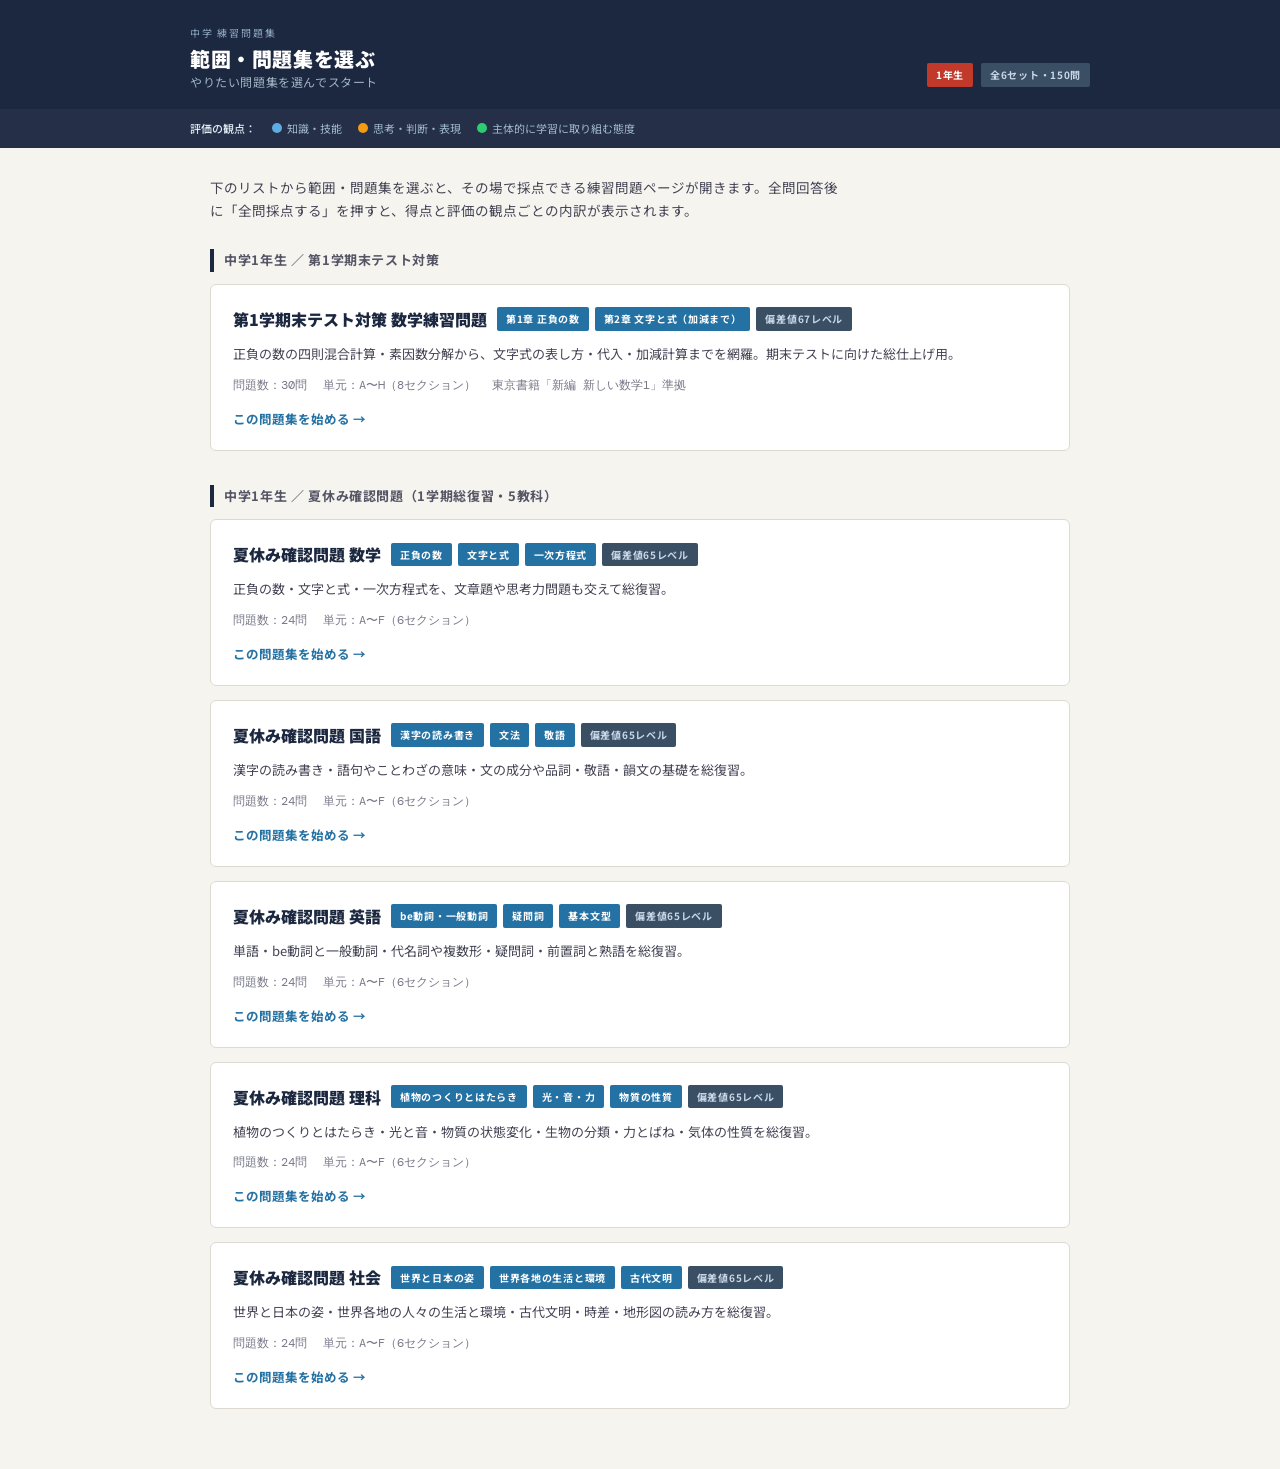
==== commit 54cd23c4: "5教科の夏休み確認問題(偏差値65)を追加し、学校名の記載を削除 - 数学の夏休み確認問題ファイルをg1-summer-review-math.htmlにリネーム - 国語・英語・理科・社会の夏休み確" ====
--- a/index.html
+++ b/index.html
@@ -3,7 +3,7 @@
 <head>
 <meta charset="UTF-8">
 <meta name="viewport" content="width=device-width, initial-scale=1.0">
-<title>数学 練習問題集 - 範囲を選択</title>
+<title>中学 練習問題集 - 範囲を選択</title>
 <link rel="stylesheet" href="style.css">
 </head>
 <body>
@@ -11,14 +11,14 @@
 <header>
   <div class="header-inner">
     <div class="header-title-block">
-      <div class="header-eyebrow">中学数学 練習問題集</div>
+      <div class="header-eyebrow">中学 練習問題集</div>
       <h1>範囲・問題集を選ぶ
         <small>やりたい問題集を選んでスタート</small>
       </h1>
     </div>
     <div class="header-tags">
       <span class="tag tag-red">1年生</span>
-      <span class="tag tag-gray">全2セット・54問</span>
+      <span class="tag tag-gray">全6セット・150問</span>
     </div>
   </div>
 </header>
@@ -36,7 +36,7 @@
 
 <p class="hub-intro">下のリストから範囲・問題集を選ぶと、その場で採点できる練習問題ページが開きます。全問回答後に「全問採点する」を押すと、得点と評価の観点ごとの内訳が表示されます。</p>
 
-<div class="range-group-title">中学1年生</div>
+<div class="range-group-title">中学1年生 ／ 第1学期末テスト対策</div>
 <div class="set-list">
 
   <a class="set-card" href="quizzes/g1-1st-term-math.html">
@@ -57,21 +57,97 @@
     <span class="set-cta">この問題集を始める</span>
   </a>
 
-  <a class="set-card" href="quizzes/g1-summer-review.html">
+</div>
+
+<div class="range-group-title">中学1年生 ／ 夏休み確認問題（1学期総復習・5教科）</div>
+<div class="set-list">
+
+  <a class="set-card" href="quizzes/g1-summer-review-math.html">
     <div class="set-card-head">
-      <span class="set-title">夏休み確認問題（1学期総復習）</span>
+      <span class="set-title">夏休み確認問題 数学</span>
       <div class="set-tags">
-        <span class="tag tag-blue">第1章 正負の数</span>
-        <span class="tag tag-blue">第2章 文字と式</span>
-        <span class="tag tag-blue">第3章 一次方程式</span>
+        <span class="tag tag-blue">正負の数</span>
+        <span class="tag tag-blue">文字と式</span>
+        <span class="tag tag-blue">一次方程式</span>
         <span class="tag tag-gray">偏差値65レベル</span>
       </div>
     </div>
-    <div class="set-desc">1学期に学習した正負の数・文字と式・一次方程式を、文章題や思考力問題も交えて総復習。夏休み中の実力チェックに。</div>
+    <div class="set-desc">正負の数・文字と式・一次方程式を、文章題や思考力問題も交えて総復習。</div>
     <div class="set-meta">
       <span>問題数：24問</span>
       <span>単元：A〜F（6セクション）</span>
-      <span>1学期範囲 総合復習</span>
+    </div>
+    <span class="set-cta">この問題集を始める</span>
+  </a>
+
+  <a class="set-card" href="quizzes/g1-summer-review-japanese.html">
+    <div class="set-card-head">
+      <span class="set-title">夏休み確認問題 国語</span>
+      <div class="set-tags">
+        <span class="tag tag-blue">漢字の読み書き</span>
+        <span class="tag tag-blue">文法</span>
+        <span class="tag tag-blue">敬語</span>
+        <span class="tag tag-gray">偏差値65レベル</span>
+      </div>
+    </div>
+    <div class="set-desc">漢字の読み書き・語句やことわざの意味・文の成分や品詞・敬語・韻文の基礎を総復習。</div>
+    <div class="set-meta">
+      <span>問題数：24問</span>
+      <span>単元：A〜F（6セクション）</span>
+    </div>
+    <span class="set-cta">この問題集を始める</span>
+  </a>
+
+  <a class="set-card" href="quizzes/g1-summer-review-english.html">
+    <div class="set-card-head">
+      <span class="set-title">夏休み確認問題 英語</span>
+      <div class="set-tags">
+        <span class="tag tag-blue">be動詞・一般動詞</span>
+        <span class="tag tag-blue">疑問詞</span>
+        <span class="tag tag-blue">基本文型</span>
+        <span class="tag tag-gray">偏差値65レベル</span>
+      </div>
+    </div>
+    <div class="set-desc">単語・be動詞と一般動詞・代名詞や複数形・疑問詞・前置詞と熟語を総復習。</div>
+    <div class="set-meta">
+      <span>問題数：24問</span>
+      <span>単元：A〜F（6セクション）</span>
+    </div>
+    <span class="set-cta">この問題集を始める</span>
+  </a>
+
+  <a class="set-card" href="quizzes/g1-summer-review-science.html">
+    <div class="set-card-head">
+      <span class="set-title">夏休み確認問題 理科</span>
+      <div class="set-tags">
+        <span class="tag tag-blue">植物のつくりとはたらき</span>
+        <span class="tag tag-blue">光・音・力</span>
+        <span class="tag tag-blue">物質の性質</span>
+        <span class="tag tag-gray">偏差値65レベル</span>
+      </div>
+    </div>
+    <div class="set-desc">植物のつくりとはたらき・光と音・物質の状態変化・生物の分類・力とばね・気体の性質を総復習。</div>
+    <div class="set-meta">
+      <span>問題数：24問</span>
+      <span>単元：A〜F（6セクション）</span>
+    </div>
+    <span class="set-cta">この問題集を始める</span>
+  </a>
+
+  <a class="set-card" href="quizzes/g1-summer-review-social.html">
+    <div class="set-card-head">
+      <span class="set-title">夏休み確認問題 社会</span>
+      <div class="set-tags">
+        <span class="tag tag-blue">世界と日本の姿</span>
+        <span class="tag tag-blue">世界各地の生活と環境</span>
+        <span class="tag tag-blue">古代文明</span>
+        <span class="tag tag-gray">偏差値65レベル</span>
+      </div>
+    </div>
+    <div class="set-desc">世界と日本の姿・世界各地の人々の生活と環境・古代文明・時差・地形図の読み方を総復習。</div>
+    <div class="set-meta">
+      <span>問題数：24問</span>
+      <span>単元：A〜F（6セクション）</span>
     </div>
     <span class="set-cta">この問題集を始める</span>
   </a>
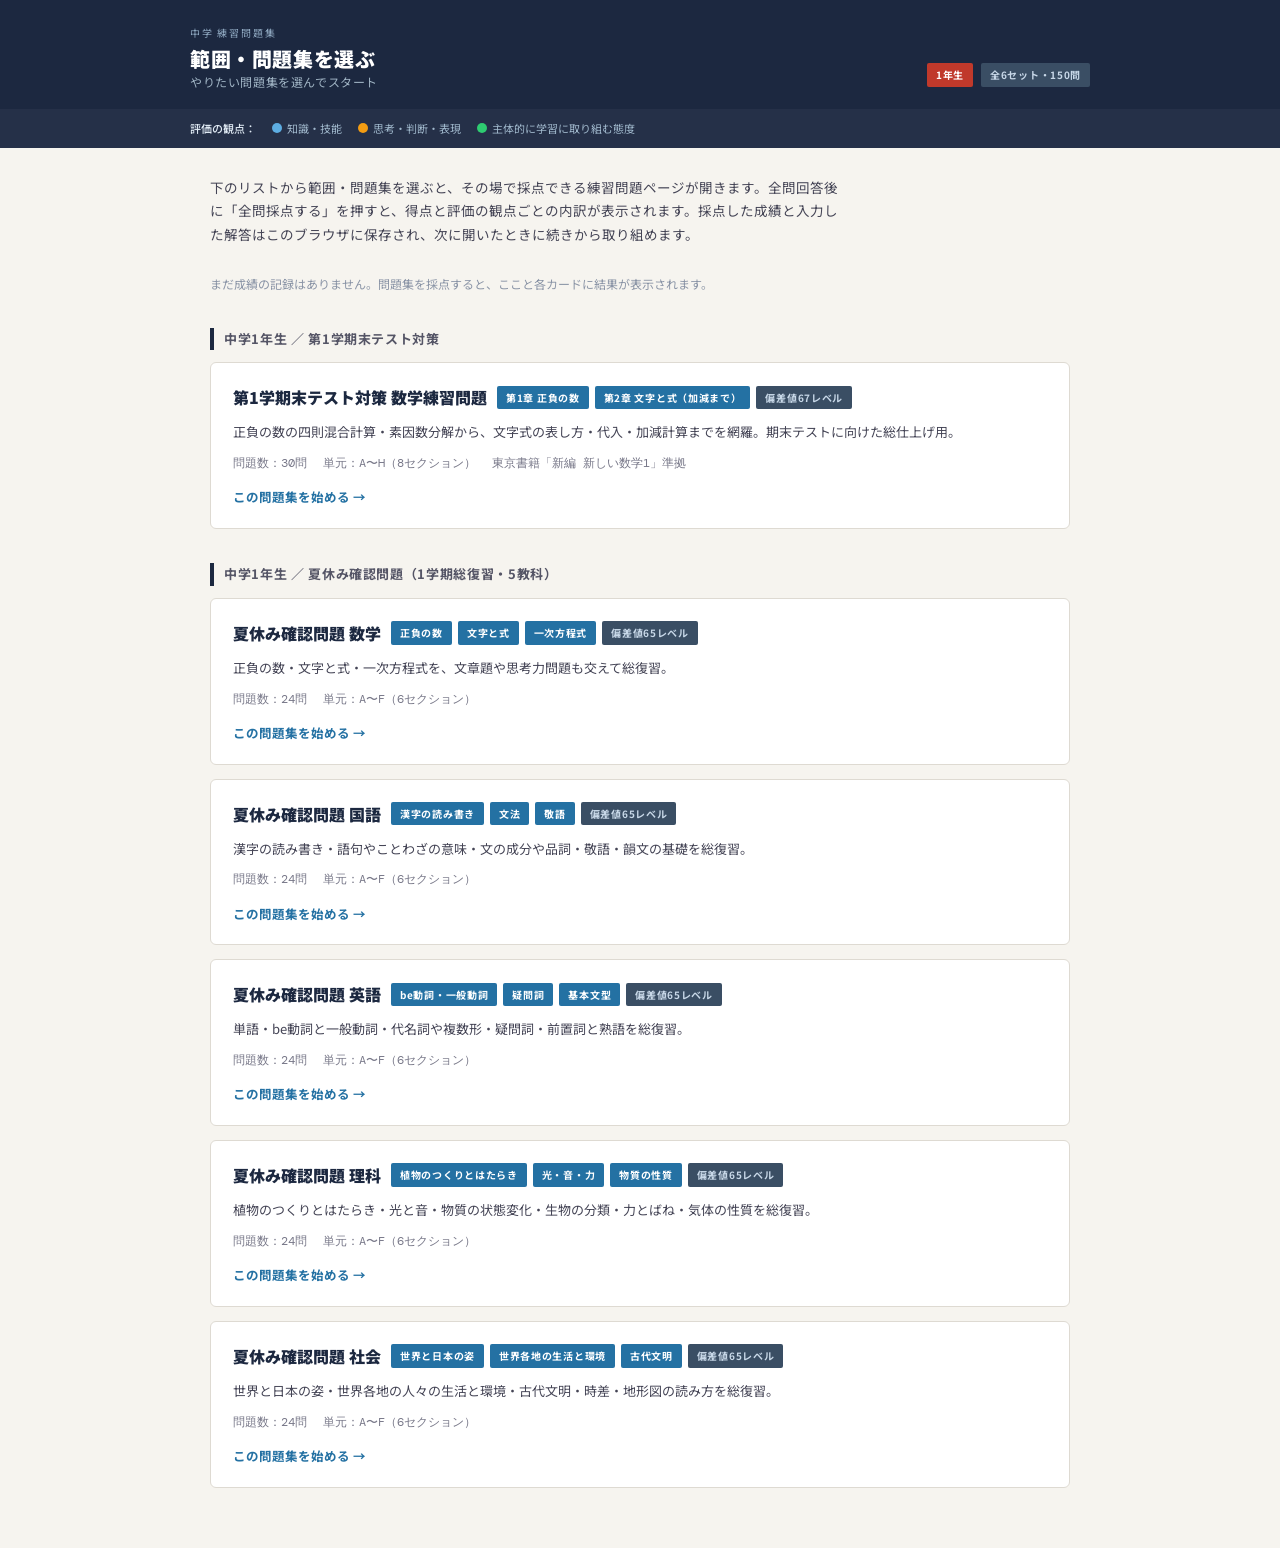
==== commit a3a0feac: "成績をブラウザに保存する機能を追加 採点した点数と入力した解答を localStorage に保存し、次に同じ 問題集を開いたときに続きから取り組めるようにした。  - quiz-engine.js:" ====
--- a/index.html
+++ b/index.html
@@ -34,7 +34,12 @@
 
 <main>
 
-<p class="hub-intro">下のリストから範囲・問題集を選ぶと、その場で採点できる練習問題ページが開きます。全問回答後に「全問採点する」を押すと、得点と評価の観点ごとの内訳が表示されます。</p>
+<p class="hub-intro">下のリストから範囲・問題集を選ぶと、その場で採点できる練習問題ページが開きます。全問回答後に「全問採点する」を押すと、得点と評価の観点ごとの内訳が表示されます。採点した成績と入力した解答はこのブラウザに保存され、次に開いたときに続きから取り組めます。</p>
+
+<div class="hub-record-bar">
+  <span id="hub-record-empty">まだ成績の記録はありません。問題集を採点すると、ここと各カードに結果が表示されます。</span>
+  <button class="btn-secondary" id="hub-clear-btn" onclick="clearAllRecords()" style="display:none;">学習記録をすべて消去</button>
+</div>
 
 <div class="range-group-title">中学1年生 ／ 第1学期末テスト対策</div>
 <div class="set-list">
@@ -156,5 +161,8 @@
 
 </main>
 
+<script src="quiz-engine.js"></script>
+<script>renderHubRecords();</script>
+
 </body>
 </html>
--- a/style.css
+++ b/style.css
@@ -122,6 +122,29 @@
 }
 .btn-secondary:hover { border-color: #888; color: #444; }
 
+/* スコアバー内の保存済み成績 */
+#score-record {
+  display: flex;
+  gap: 12px;
+  flex-wrap: wrap;
+  align-items: center;
+  font-size: 11px;
+  color: #667;
+  font-family: 'DM Mono', monospace;
+  padding: 3px 10px;
+  border-left: 2px solid var(--grid);
+  white-space: nowrap;
+}
+#score-record b {
+  font-family: 'Noto Sans JP', sans-serif;
+  font-size: 10px;
+  font-weight: 700;
+  color: #8a94a6;
+  margin-right: 3px;
+}
+.score-record-at { color: #99a; }
+.score-record-none { color: #aab; font-family: 'Noto Sans JP', sans-serif; }
+
 /* メインコンテンツ */
 main { max-width: 900px; margin: 0 auto; padding: 28px 20px 60px; }
 
@@ -257,7 +280,41 @@
 .fb-eval b.chi-b { background: #eaf4fb; color: #2471a3; }
 .fb-eval b.shi-b { background: #fef3cd; color: #935c00; }
 .fb-eval b.tai-b { background: #eafaf1; color: #1e8449; }
-.fb-hint { margin-top: 5px; color: #3a4a58; }
+.fb-hint { margin-top: 6px; color: #3a4a58; }
+.fb-hint-label {
+  display: inline-block;
+  font-size: 10px;
+  font-weight: 700;
+  letter-spacing: .08em;
+  background: #dde6ef;
+  color: #2c4a68;
+  padding: 1px 6px;
+  border-radius: 2px;
+  margin-right: 7px;
+  vertical-align: 1px;
+}
+.fb-trivia {
+  margin-top: 8px;
+  padding: 8px 11px;
+  background: #fffaf0;
+  border: 1px dashed #e0c78a;
+  border-radius: 3px;
+  color: #5a4a2e;
+  font-size: 12px;
+  line-height: 1.7;
+}
+.fb-trivia-label {
+  display: inline-block;
+  font-size: 10px;
+  font-weight: 700;
+  letter-spacing: .08em;
+  background: #e8a33d;
+  color: #fff;
+  padding: 1px 6px;
+  border-radius: 2px;
+  margin-right: 7px;
+  vertical-align: 1px;
+}
 
 /* 結果パネル */
 #result-panel {
@@ -354,6 +411,47 @@
 }
 .set-cta::after { content: ' →'; }
 
+/* 問題集カードに表示する保存済み成績 */
+.set-record {
+  display: flex;
+  gap: 12px;
+  flex-wrap: wrap;
+  align-items: center;
+  background: #f2f6fa;
+  border: 1px solid #dbe6f0;
+  border-radius: 3px;
+  padding: 7px 11px;
+  font-family: 'DM Mono', monospace;
+  font-size: 12px;
+  color: #46586e;
+}
+.set-record-label {
+  font-family: 'Noto Sans JP', sans-serif;
+  font-size: 10px;
+  font-weight: 700;
+  letter-spacing: .08em;
+  background: var(--blue);
+  color: #fff;
+  padding: 1px 7px;
+  border-radius: 2px;
+}
+.set-record-score { font-size: 14px; font-weight: 500; color: var(--ink); }
+.set-record-pct { color: #7a8ca0; }
+.set-record-best { color: #1e8449; }
+.set-record-at { color: #93a3b4; margin-left: auto; }
+
+/* ハブページの記録まわり */
+.hub-record-bar {
+  display: flex;
+  align-items: center;
+  gap: 14px;
+  flex-wrap: wrap;
+  margin-bottom: 24px;
+  font-size: 12px;
+  color: #778;
+}
+#hub-record-empty { color: #8a94a6; }
+
 @media (max-width: 600px) {
   header { padding: 18px 14px 14px; }
   #score-bar { padding: 10px 14px; }
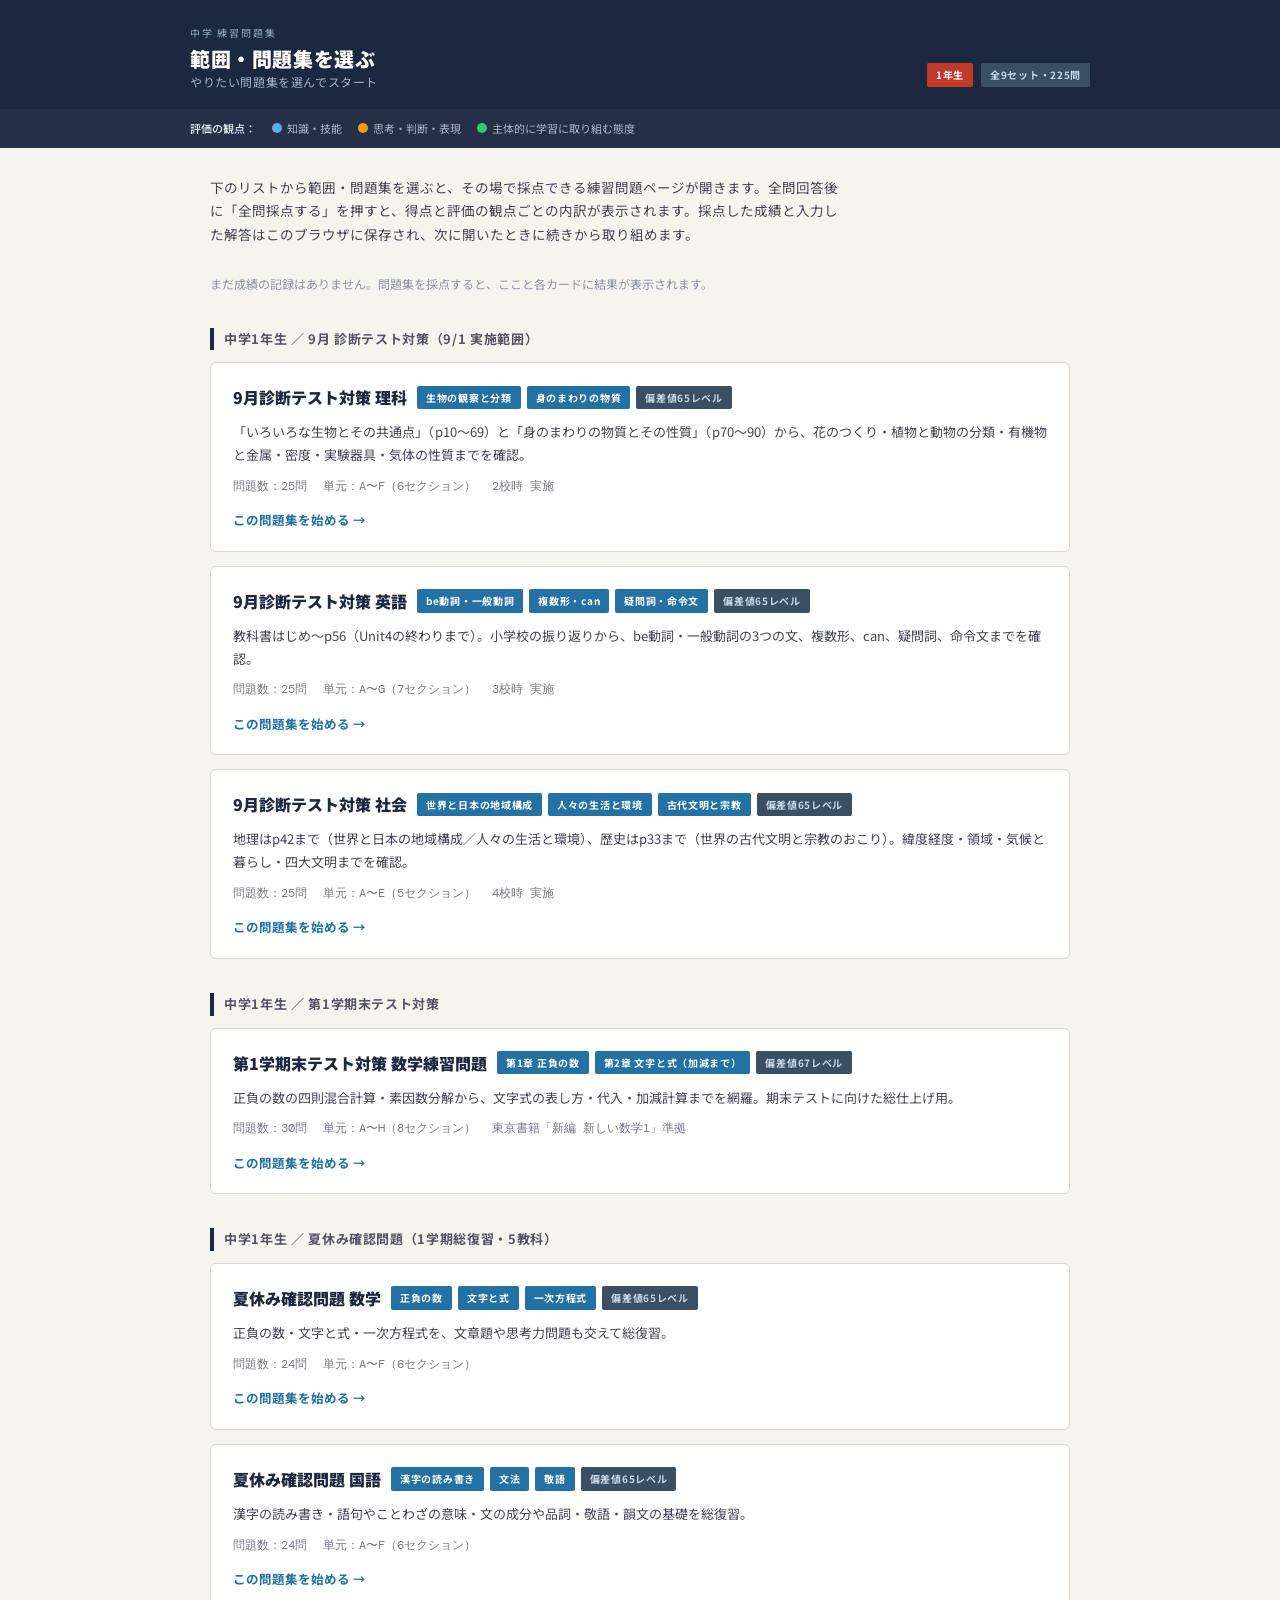
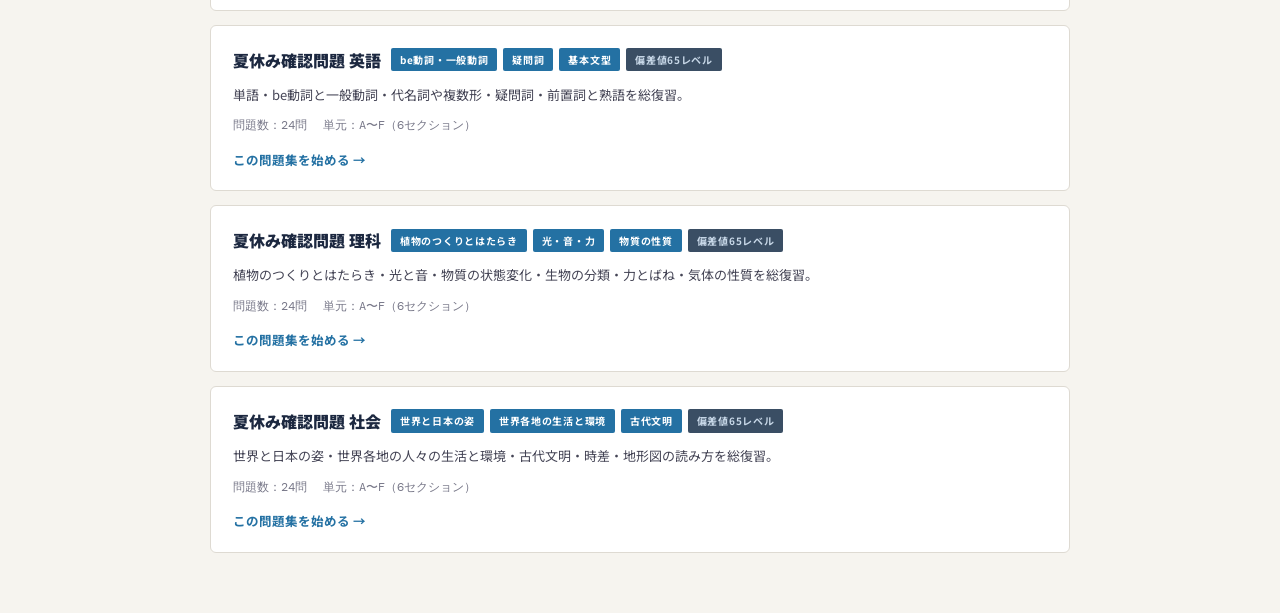
==== commit 09d9e431: "9月診断テスト対策の3教科（理科・英語・社会）を追加 診断テスト範囲表にある9/1実施の3教科について、範囲どおりの 確認問題を各25問追加した。  - 理科: いろいろな生物とその共通点（p10〜6" ====
--- a/index.html
+++ b/index.html
@@ -18,7 +18,7 @@
     </div>
     <div class="header-tags">
       <span class="tag tag-red">1年生</span>
-      <span class="tag tag-gray">全6セット・150問</span>
+      <span class="tag tag-gray">全9セット・225問</span>
     </div>
   </div>
 </header>
@@ -41,6 +41,67 @@
   <button class="btn-secondary" id="hub-clear-btn" onclick="clearAllRecords()" style="display:none;">学習記録をすべて消去</button>
 </div>
 
+<div class="range-group-title">中学1年生 ／ 9月 診断テスト対策（9/1 実施範囲）</div>
+<div class="set-list">
+
+  <a class="set-card" href="quizzes/g1-sep-exam-science.html">
+    <div class="set-card-head">
+      <span class="set-title">9月診断テスト対策 理科</span>
+      <div class="set-tags">
+        <span class="tag tag-blue">生物の観察と分類</span>
+        <span class="tag tag-blue">身のまわりの物質</span>
+        <span class="tag tag-gray">偏差値65レベル</span>
+      </div>
+    </div>
+    <div class="set-desc">「いろいろな生物とその共通点」（p10〜69）と「身のまわりの物質とその性質」（p70〜90）から、花のつくり・植物と動物の分類・有機物と金属・密度・実験器具・気体の性質までを確認。</div>
+    <div class="set-meta">
+      <span>問題数：25問</span>
+      <span>単元：A〜F（6セクション）</span>
+      <span>2校時 実施</span>
+    </div>
+    <span class="set-cta">この問題集を始める</span>
+  </a>
+
+  <a class="set-card" href="quizzes/g1-sep-exam-english.html">
+    <div class="set-card-head">
+      <span class="set-title">9月診断テスト対策 英語</span>
+      <div class="set-tags">
+        <span class="tag tag-blue">be動詞・一般動詞</span>
+        <span class="tag tag-blue">複数形・can</span>
+        <span class="tag tag-blue">疑問詞・命令文</span>
+        <span class="tag tag-gray">偏差値65レベル</span>
+      </div>
+    </div>
+    <div class="set-desc">教科書はじめ〜p56（Unit4の終わりまで）。小学校の振り返りから、be動詞・一般動詞の3つの文、複数形、can、疑問詞、命令文までを確認。</div>
+    <div class="set-meta">
+      <span>問題数：25問</span>
+      <span>単元：A〜G（7セクション）</span>
+      <span>3校時 実施</span>
+    </div>
+    <span class="set-cta">この問題集を始める</span>
+  </a>
+
+  <a class="set-card" href="quizzes/g1-sep-exam-social.html">
+    <div class="set-card-head">
+      <span class="set-title">9月診断テスト対策 社会</span>
+      <div class="set-tags">
+        <span class="tag tag-blue">世界と日本の地域構成</span>
+        <span class="tag tag-blue">人々の生活と環境</span>
+        <span class="tag tag-blue">古代文明と宗教</span>
+        <span class="tag tag-gray">偏差値65レベル</span>
+      </div>
+    </div>
+    <div class="set-desc">地理はp42まで（世界と日本の地域構成／人々の生活と環境）、歴史はp33まで（世界の古代文明と宗教のおこり）。緯度経度・領域・気候と暮らし・四大文明までを確認。</div>
+    <div class="set-meta">
+      <span>問題数：25問</span>
+      <span>単元：A〜E（5セクション）</span>
+      <span>4校時 実施</span>
+    </div>
+    <span class="set-cta">この問題集を始める</span>
+  </a>
+
+</div>
+
 <div class="range-group-title">中学1年生 ／ 第1学期末テスト対策</div>
 <div class="set-list">
 
--- a/style.css
+++ b/style.css
@@ -145,6 +145,21 @@
 .score-record-at { color: #99a; }
 .score-record-none { color: #aab; font-family: 'Noto Sans JP', sans-serif; }
 
+/* 印刷ボタン */
+.print-btn-group {
+  display: inline-flex;
+  gap: 6px;
+  flex-wrap: wrap;
+  margin-left: auto;
+  padding-left: 10px;
+  border-left: 1px dashed var(--grid);
+}
+.print-btn-group .btn-secondary::before {
+  content: '🖨';
+  margin-right: 5px;
+  font-size: 11px;
+}
+
 /* メインコンテンツ */
 main { max-width: 900px; margin: 0 auto; padding: 28px 20px 60px; }
 
@@ -460,3 +475,146 @@
   .ans-input.wide { width: 220px; }
   .set-card { padding: 16px 16px; }
 }
+
+/* ===================== 印刷（紙のプリント） ===================== */
+
+/* 画面では印刷用シートを隠しておく */
+#print-sheet { display: none; }
+
+@media print {
+  @page {
+    size: A4 portrait;
+    margin: 14mm 13mm;
+  }
+
+  /* 画面用の操作パーツはすべて隠し、印刷用シートだけを出す */
+  header,
+  .hyoka-bar,
+  #score-bar,
+  main,
+  #result-panel {
+    display: none !important;
+  }
+  #print-sheet { display: block !important; }
+
+  body {
+    background: #fff;
+    color: #000;
+    font-size: 10.5pt;
+    line-height: 1.5;
+  }
+
+  /* 問題用紙と解答用紙は別の紙に分ける */
+  .print-page { break-after: page; page-break-after: always; }
+  .print-page:last-child { break-after: auto; page-break-after: auto; }
+
+  .print-head {
+    border-bottom: 2pt solid #000;
+    padding-bottom: 4pt;
+    margin-bottom: 8pt;
+  }
+  .print-eyebrow { font-size: 8pt; letter-spacing: .08em; margin-bottom: 2pt; }
+  /* タイトルと種別バッジが詰まって読みにくくならないよう間隔をとる */
+  .print-title {
+    display: flex;
+    align-items: baseline;
+    gap: 12pt;
+    flex-wrap: wrap;
+    font-size: 15pt;
+    font-weight: 900;
+    line-height: 1.3;
+  }
+  .print-kind {
+    font-size: 9pt;
+    font-weight: 700;
+    border: 1pt solid #000;
+    border-radius: 2pt;
+    padding: 1pt 7pt;
+    white-space: nowrap;
+  }
+  .print-sub { font-size: 9pt; margin-top: 2pt; }
+
+  /* 名前・日付・得点の記入欄 */
+  .print-nameline {
+    display: flex;
+    gap: 10pt;
+    margin-top: 8pt;
+    font-size: 9pt;
+  }
+  .print-field {
+    border: 1pt solid #000;
+    border-radius: 2pt;
+    padding: 3pt 6pt;
+    display: inline-block;
+  }
+  .print-field-name  { flex: 2 1 auto; }
+  .print-field-date  { flex: 1.4 1 auto; }
+  .print-field-score { flex: 1 1 auto; text-align: right; }
+  .print-field-score em { font-style: normal; margin-left: 22pt; }
+
+  .print-sec {
+    margin: 8pt 0 4pt;
+    padding-bottom: 2pt;
+    border-bottom: 1pt solid #000;
+    font-size: 10pt;
+    font-weight: 700;
+    break-after: avoid;
+    page-break-after: avoid;
+    break-inside: avoid;
+  }
+  .print-sec-label {
+    border: 1pt solid #000;
+    border-radius: 2pt;
+    padding: 0 4pt;
+    margin-right: 6pt;
+    font-size: 8.5pt;
+  }
+
+  /* 1問がページをまたいで切れないようにする */
+  .print-q {
+    break-inside: avoid;
+    page-break-inside: avoid;
+    margin-bottom: 5pt;
+    padding-bottom: 3.5pt;
+    border-bottom: .5pt dotted #999;
+  }
+  .print-q-head { display: flex; align-items: baseline; gap: 6pt; }
+  .print-qnum { font-weight: 700; white-space: nowrap; font-size: 9.5pt; }
+  .print-qtext { flex: 1; }
+  .print-diff { font-size: 8pt; white-space: nowrap; }
+
+  /* 問題用紙の解答記入欄 */
+  .print-ansline {
+    display: flex;
+    align-items: flex-end;
+    gap: 6pt;
+    margin: 5pt 0 1pt 26pt;
+  }
+  .print-ansline-label { font-size: 9pt; white-space: nowrap; }
+  .print-rule { flex: 1; border-bottom: .75pt solid #000; height: 15pt; }
+
+  /* 解答・解説面 */
+  .print-a, .print-h, .print-t {
+    margin: 3pt 0 0 26pt;
+    font-size: 9.5pt;
+  }
+  .print-a { font-weight: 700; }
+  .print-h, .print-t { font-size: 9pt; }
+  .print-t { border-left: 1.5pt solid #999; padding-left: 6pt; }
+  .print-a-label, .print-h-label, .print-t-label {
+    display: inline-block;
+    border: .75pt solid #000;
+    border-radius: 2pt;
+    padding: 0 4pt;
+    margin-right: 5pt;
+    font-size: 8pt;
+    font-weight: 700;
+    white-space: nowrap;
+  }
+  .print-t-label { border-style: dashed; }
+
+  /* 入力欄やフィードバックが紛れ込んでも紙には出さない */
+  .ans-input, .q-feedback { display: none !important; }
+
+  a[href]::after { content: none !important; }
+}
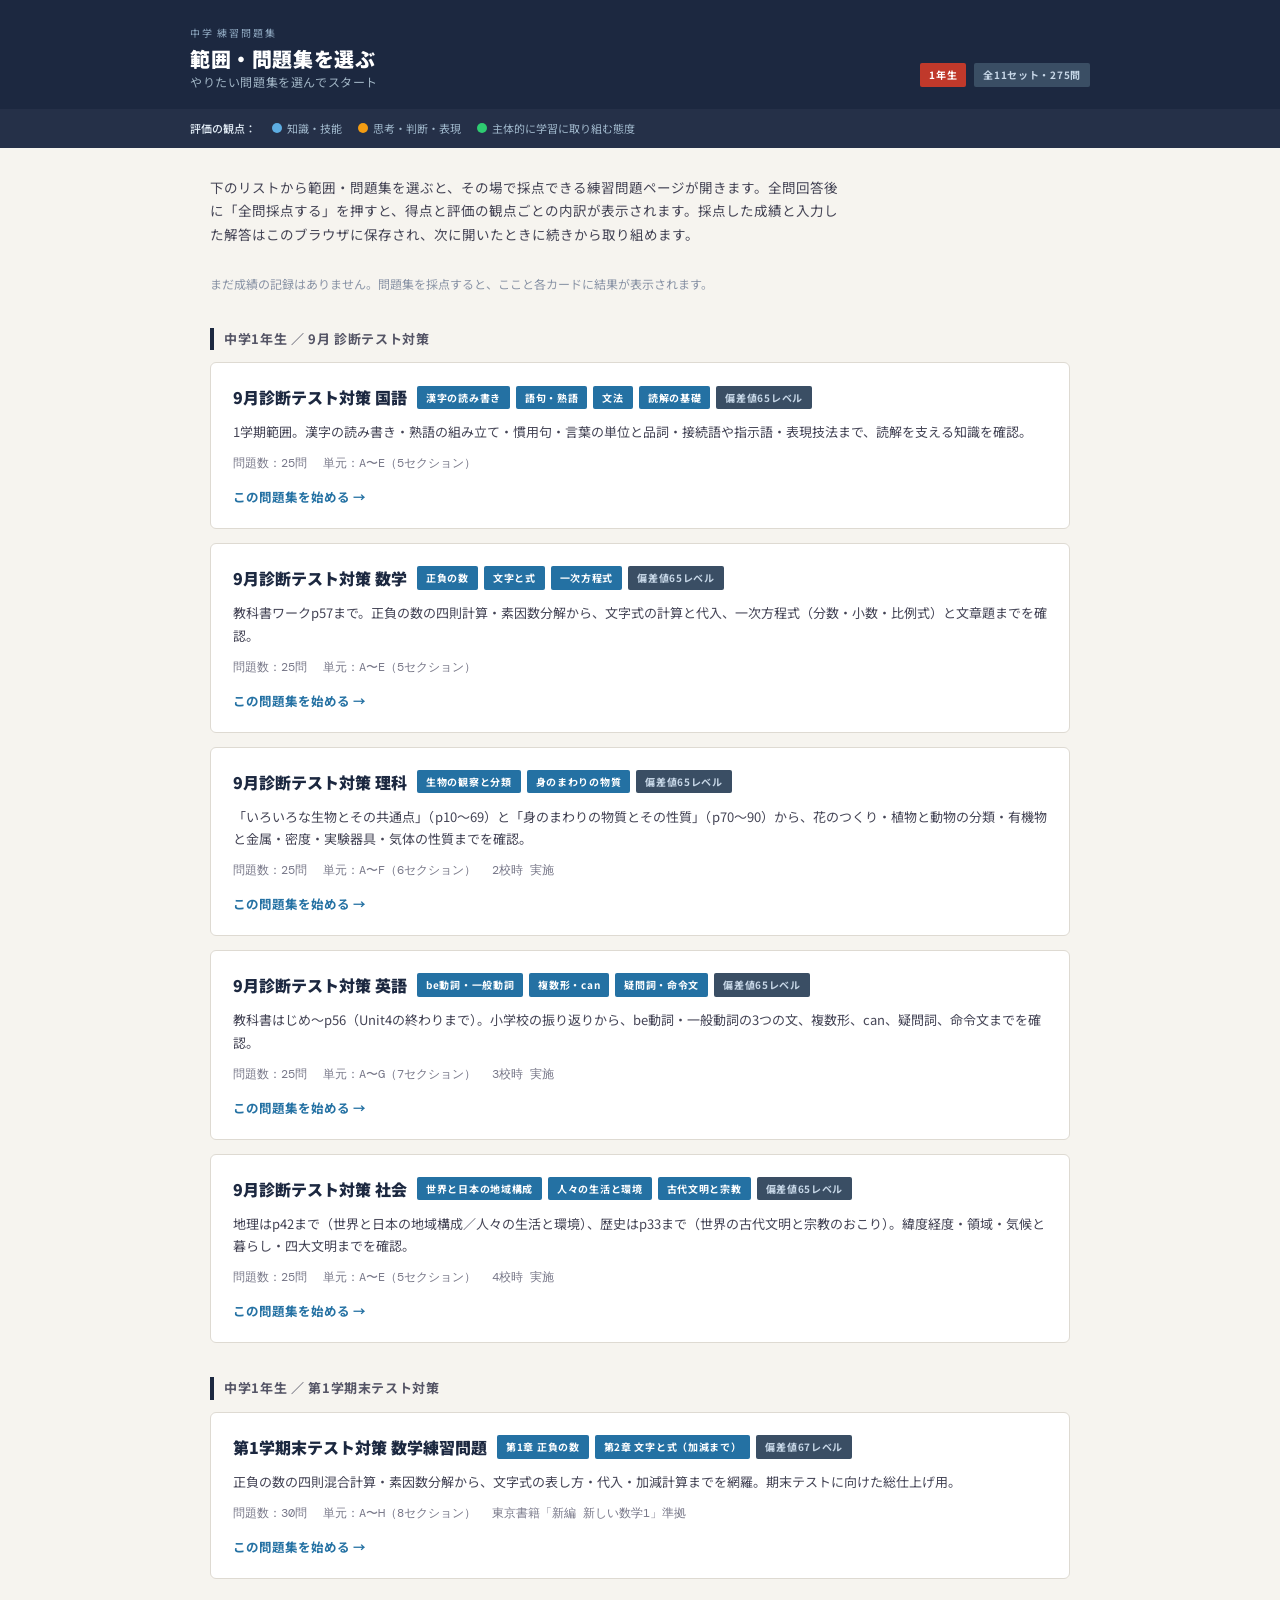
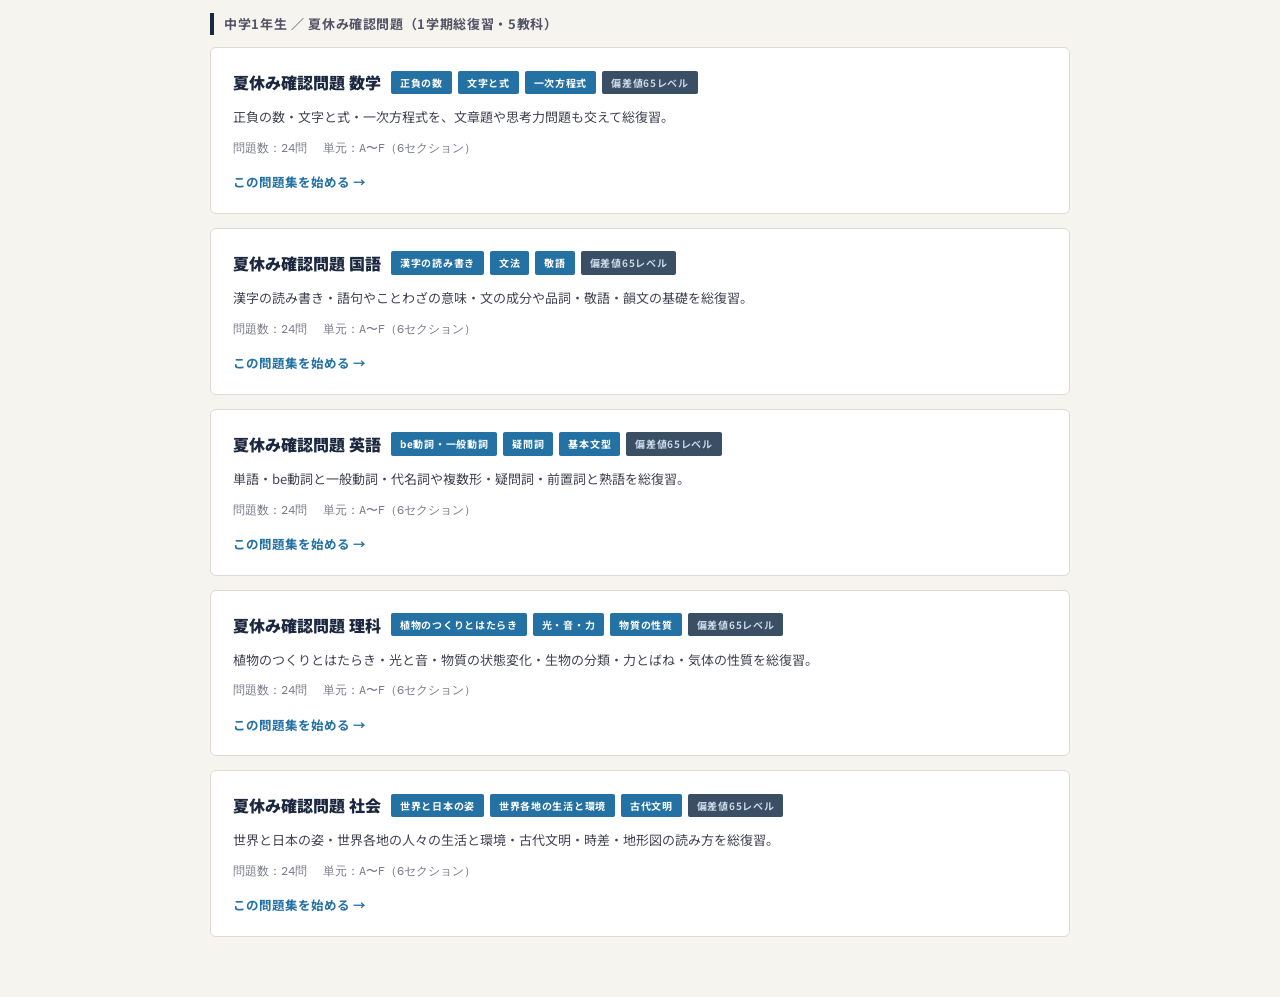
==== commit 0b46ae87: "9月診断テスト対策に国語と数学を追加 9月実力診断テストの残り2教科について、範囲どおりの確認問題を 各25問追加した。  - 数学: 教科書ワークp57まで。正負の数の四則計算と素因数分解、   文" ====
--- a/index.html
+++ b/index.html
@@ -18,7 +18,7 @@
     </div>
     <div class="header-tags">
       <span class="tag tag-red">1年生</span>
-      <span class="tag tag-gray">全9セット・225問</span>
+      <span class="tag tag-gray">全11セット・275問</span>
     </div>
   </div>
 </header>
@@ -41,8 +41,45 @@
   <button class="btn-secondary" id="hub-clear-btn" onclick="clearAllRecords()" style="display:none;">学習記録をすべて消去</button>
 </div>
 
-<div class="range-group-title">中学1年生 ／ 9月 診断テスト対策（9/1 実施範囲）</div>
+<div class="range-group-title">中学1年生 ／ 9月 診断テスト対策</div>
 <div class="set-list">
+
+  <a class="set-card" href="quizzes/g1-sep-exam-japanese.html">
+    <div class="set-card-head">
+      <span class="set-title">9月診断テスト対策 国語</span>
+      <div class="set-tags">
+        <span class="tag tag-blue">漢字の読み書き</span>
+        <span class="tag tag-blue">語句・熟語</span>
+        <span class="tag tag-blue">文法</span>
+        <span class="tag tag-blue">読解の基礎</span>
+        <span class="tag tag-gray">偏差値65レベル</span>
+      </div>
+    </div>
+    <div class="set-desc">1学期範囲。漢字の読み書き・熟語の組み立て・慣用句・言葉の単位と品詞・接続語や指示語・表現技法まで、読解を支える知識を確認。</div>
+    <div class="set-meta">
+      <span>問題数：25問</span>
+      <span>単元：A〜E（5セクション）</span>
+    </div>
+    <span class="set-cta">この問題集を始める</span>
+  </a>
+
+  <a class="set-card" href="quizzes/g1-sep-exam-math.html">
+    <div class="set-card-head">
+      <span class="set-title">9月診断テスト対策 数学</span>
+      <div class="set-tags">
+        <span class="tag tag-blue">正負の数</span>
+        <span class="tag tag-blue">文字と式</span>
+        <span class="tag tag-blue">一次方程式</span>
+        <span class="tag tag-gray">偏差値65レベル</span>
+      </div>
+    </div>
+    <div class="set-desc">教科書ワークp57まで。正負の数の四則計算・素因数分解から、文字式の計算と代入、一次方程式（分数・小数・比例式）と文章題までを確認。</div>
+    <div class="set-meta">
+      <span>問題数：25問</span>
+      <span>単元：A〜E（5セクション）</span>
+    </div>
+    <span class="set-cta">この問題集を始める</span>
+  </a>
 
   <a class="set-card" href="quizzes/g1-sep-exam-science.html">
     <div class="set-card-head">
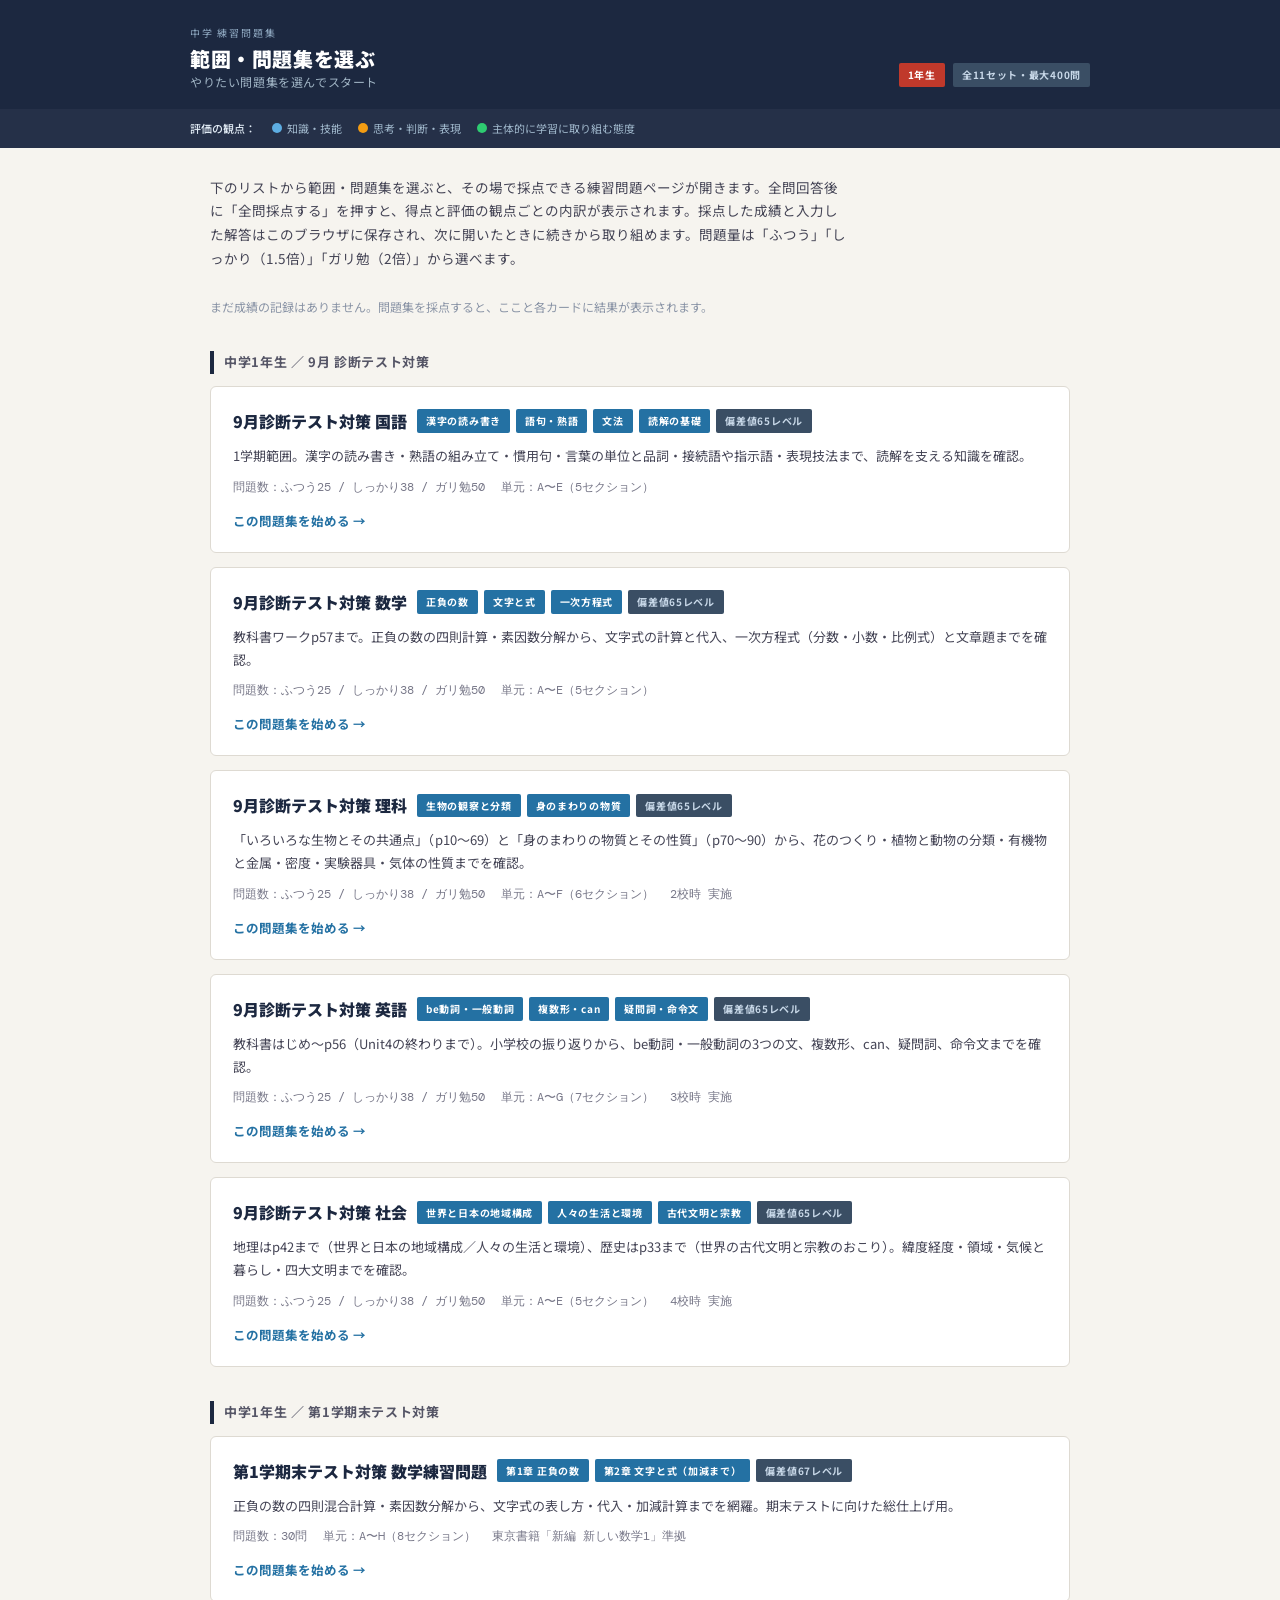
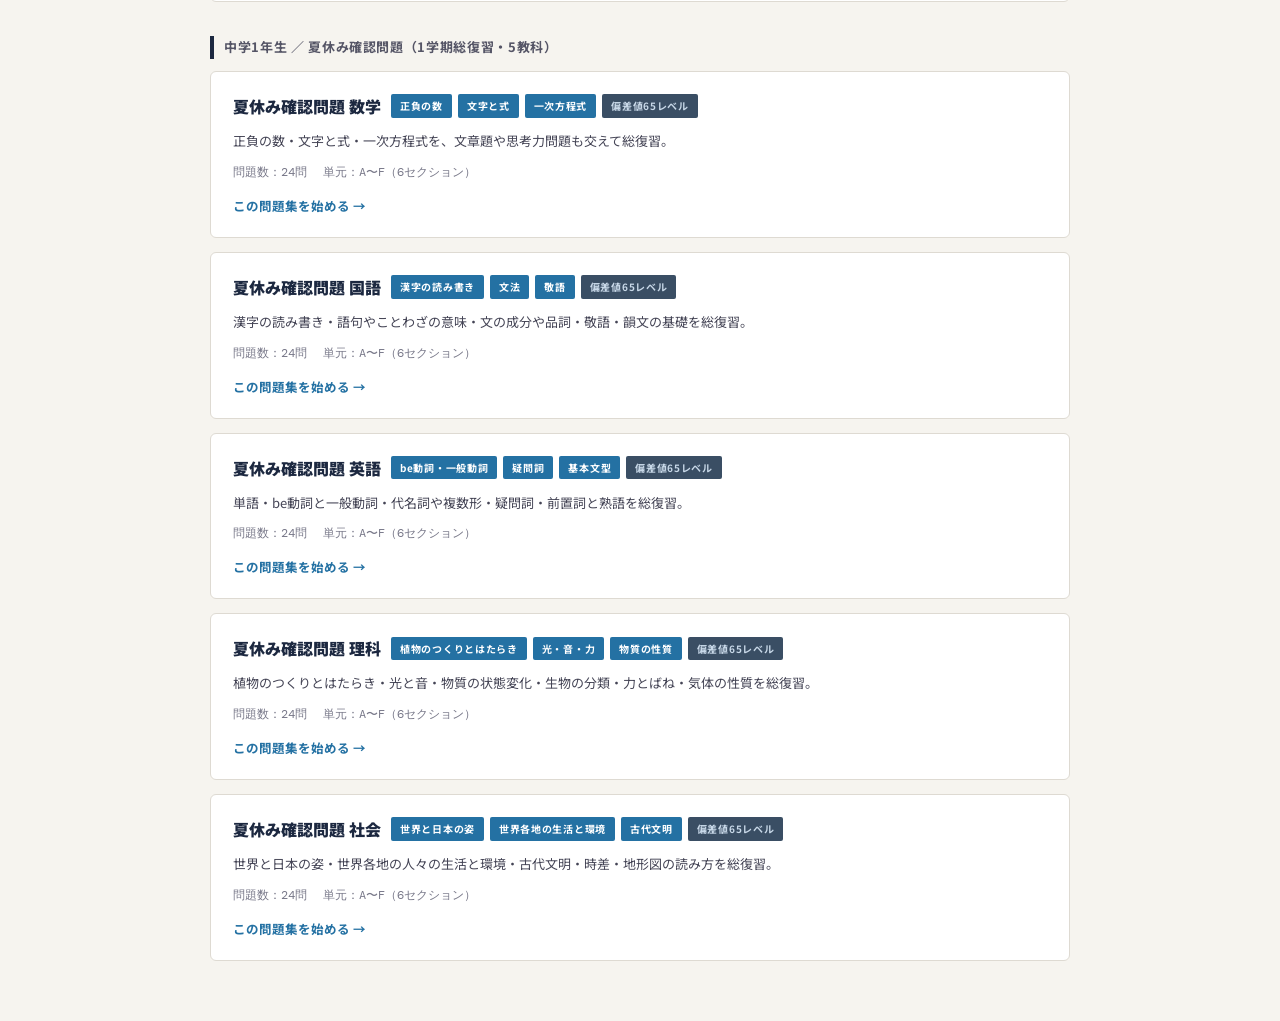
==== commit 3da581fe: "問題量を3段階から選べるようにし、5教科の問題を倍にした 各問題に優先度を持たせ、ふつう（必修）／しっかり（1.5倍）／ ガリ勉（2倍）を画面のボタンで切りかえられるようにした。 選んだ量は画面の出題" ====
--- a/index.html
+++ b/index.html
@@ -18,7 +18,7 @@
     </div>
     <div class="header-tags">
       <span class="tag tag-red">1年生</span>
-      <span class="tag tag-gray">全11セット・275問</span>
+      <span class="tag tag-gray">全11セット・最大400問</span>
     </div>
   </div>
 </header>
@@ -34,7 +34,7 @@
 
 <main>
 
-<p class="hub-intro">下のリストから範囲・問題集を選ぶと、その場で採点できる練習問題ページが開きます。全問回答後に「全問採点する」を押すと、得点と評価の観点ごとの内訳が表示されます。採点した成績と入力した解答はこのブラウザに保存され、次に開いたときに続きから取り組めます。</p>
+<p class="hub-intro">下のリストから範囲・問題集を選ぶと、その場で採点できる練習問題ページが開きます。全問回答後に「全問採点する」を押すと、得点と評価の観点ごとの内訳が表示されます。採点した成績と入力した解答はこのブラウザに保存され、次に開いたときに続きから取り組めます。問題量は「ふつう」「しっかり（1.5倍）」「ガリ勉（2倍）」から選べます。</p>
 
 <div class="hub-record-bar">
   <span id="hub-record-empty">まだ成績の記録はありません。問題集を採点すると、ここと各カードに結果が表示されます。</span>
@@ -57,7 +57,7 @@
     </div>
     <div class="set-desc">1学期範囲。漢字の読み書き・熟語の組み立て・慣用句・言葉の単位と品詞・接続語や指示語・表現技法まで、読解を支える知識を確認。</div>
     <div class="set-meta">
-      <span>問題数：25問</span>
+      <span>問題数：ふつう25 / しっかり38 / ガリ勉50</span>
       <span>単元：A〜E（5セクション）</span>
     </div>
     <span class="set-cta">この問題集を始める</span>
@@ -75,7 +75,7 @@
     </div>
     <div class="set-desc">教科書ワークp57まで。正負の数の四則計算・素因数分解から、文字式の計算と代入、一次方程式（分数・小数・比例式）と文章題までを確認。</div>
     <div class="set-meta">
-      <span>問題数：25問</span>
+      <span>問題数：ふつう25 / しっかり38 / ガリ勉50</span>
       <span>単元：A〜E（5セクション）</span>
     </div>
     <span class="set-cta">この問題集を始める</span>
@@ -92,7 +92,7 @@
     </div>
     <div class="set-desc">「いろいろな生物とその共通点」（p10〜69）と「身のまわりの物質とその性質」（p70〜90）から、花のつくり・植物と動物の分類・有機物と金属・密度・実験器具・気体の性質までを確認。</div>
     <div class="set-meta">
-      <span>問題数：25問</span>
+      <span>問題数：ふつう25 / しっかり38 / ガリ勉50</span>
       <span>単元：A〜F（6セクション）</span>
       <span>2校時 実施</span>
     </div>
@@ -111,7 +111,7 @@
     </div>
     <div class="set-desc">教科書はじめ〜p56（Unit4の終わりまで）。小学校の振り返りから、be動詞・一般動詞の3つの文、複数形、can、疑問詞、命令文までを確認。</div>
     <div class="set-meta">
-      <span>問題数：25問</span>
+      <span>問題数：ふつう25 / しっかり38 / ガリ勉50</span>
       <span>単元：A〜G（7セクション）</span>
       <span>3校時 実施</span>
     </div>
@@ -130,7 +130,7 @@
     </div>
     <div class="set-desc">地理はp42まで（世界と日本の地域構成／人々の生活と環境）、歴史はp33まで（世界の古代文明と宗教のおこり）。緯度経度・領域・気候と暮らし・四大文明までを確認。</div>
     <div class="set-meta">
-      <span>問題数：25問</span>
+      <span>問題数：ふつう25 / しっかり38 / ガリ勉50</span>
       <span>単元：A〜E（5セクション）</span>
       <span>4校時 実施</span>
     </div>
--- a/style.css
+++ b/style.css
@@ -144,6 +144,68 @@
 }
 .score-record-at { color: #99a; }
 .score-record-none { color: #aab; font-family: 'Noto Sans JP', sans-serif; }
+
+/* 問題量（ふつう／しっかり／ガリ勉）の切りかえ */
+.vol-group {
+  display: inline-flex;
+  align-items: center;
+  gap: 4px;
+  flex-wrap: wrap;
+  padding-left: 10px;
+  border-left: 1px dashed var(--grid);
+}
+.vol-label {
+  font-size: 10px;
+  font-weight: 700;
+  letter-spacing: .06em;
+  color: #8a94a6;
+  margin-right: 2px;
+}
+.vol-btn {
+  display: inline-flex;
+  align-items: baseline;
+  gap: 4px;
+  padding: 5px 10px;
+  background: var(--paper);
+  color: #667;
+  border: 1px solid var(--grid);
+  border-radius: 3px;
+  font-family: inherit;
+  font-size: 12px;
+  font-weight: 700;
+  cursor: pointer;
+  white-space: nowrap;
+  transition: background .15s, color .15s, border-color .15s;
+}
+.vol-btn em {
+  font-style: normal;
+  font-family: 'DM Mono', monospace;
+  font-size: 10px;
+  font-weight: 400;
+  opacity: .75;
+}
+.vol-btn:hover { border-color: var(--blue); color: var(--blue); }
+.vol-btn.active {
+  background: var(--ink);
+  border-color: var(--ink);
+  color: #fff;
+}
+.vol-btn.active em { opacity: .8; }
+
+/* 選ばれた問題量に入っていない問題・セクションは画面から隠す */
+.q-card.vol-off,
+.sec-head.vol-off { display: none !important; }
+
+.score-record-vol,
+.set-record-vol {
+  font-family: 'Noto Sans JP', sans-serif;
+  font-size: 10px;
+  font-weight: 700;
+  background: #eef2f7;
+  color: #4a6080;
+  border-radius: 2px;
+  padding: 1px 6px;
+}
 
 /* 印刷ボタン */
 .print-btn-group {
@@ -532,6 +594,11 @@
     padding: 1pt 7pt;
     white-space: nowrap;
   }
+  .print-vol {
+    font-size: 8.5pt;
+    font-weight: 400;
+    white-space: nowrap;
+  }
   .print-sub { font-size: 9pt; margin-top: 2pt; }
 
   /* 名前・日付・得点の記入欄 */
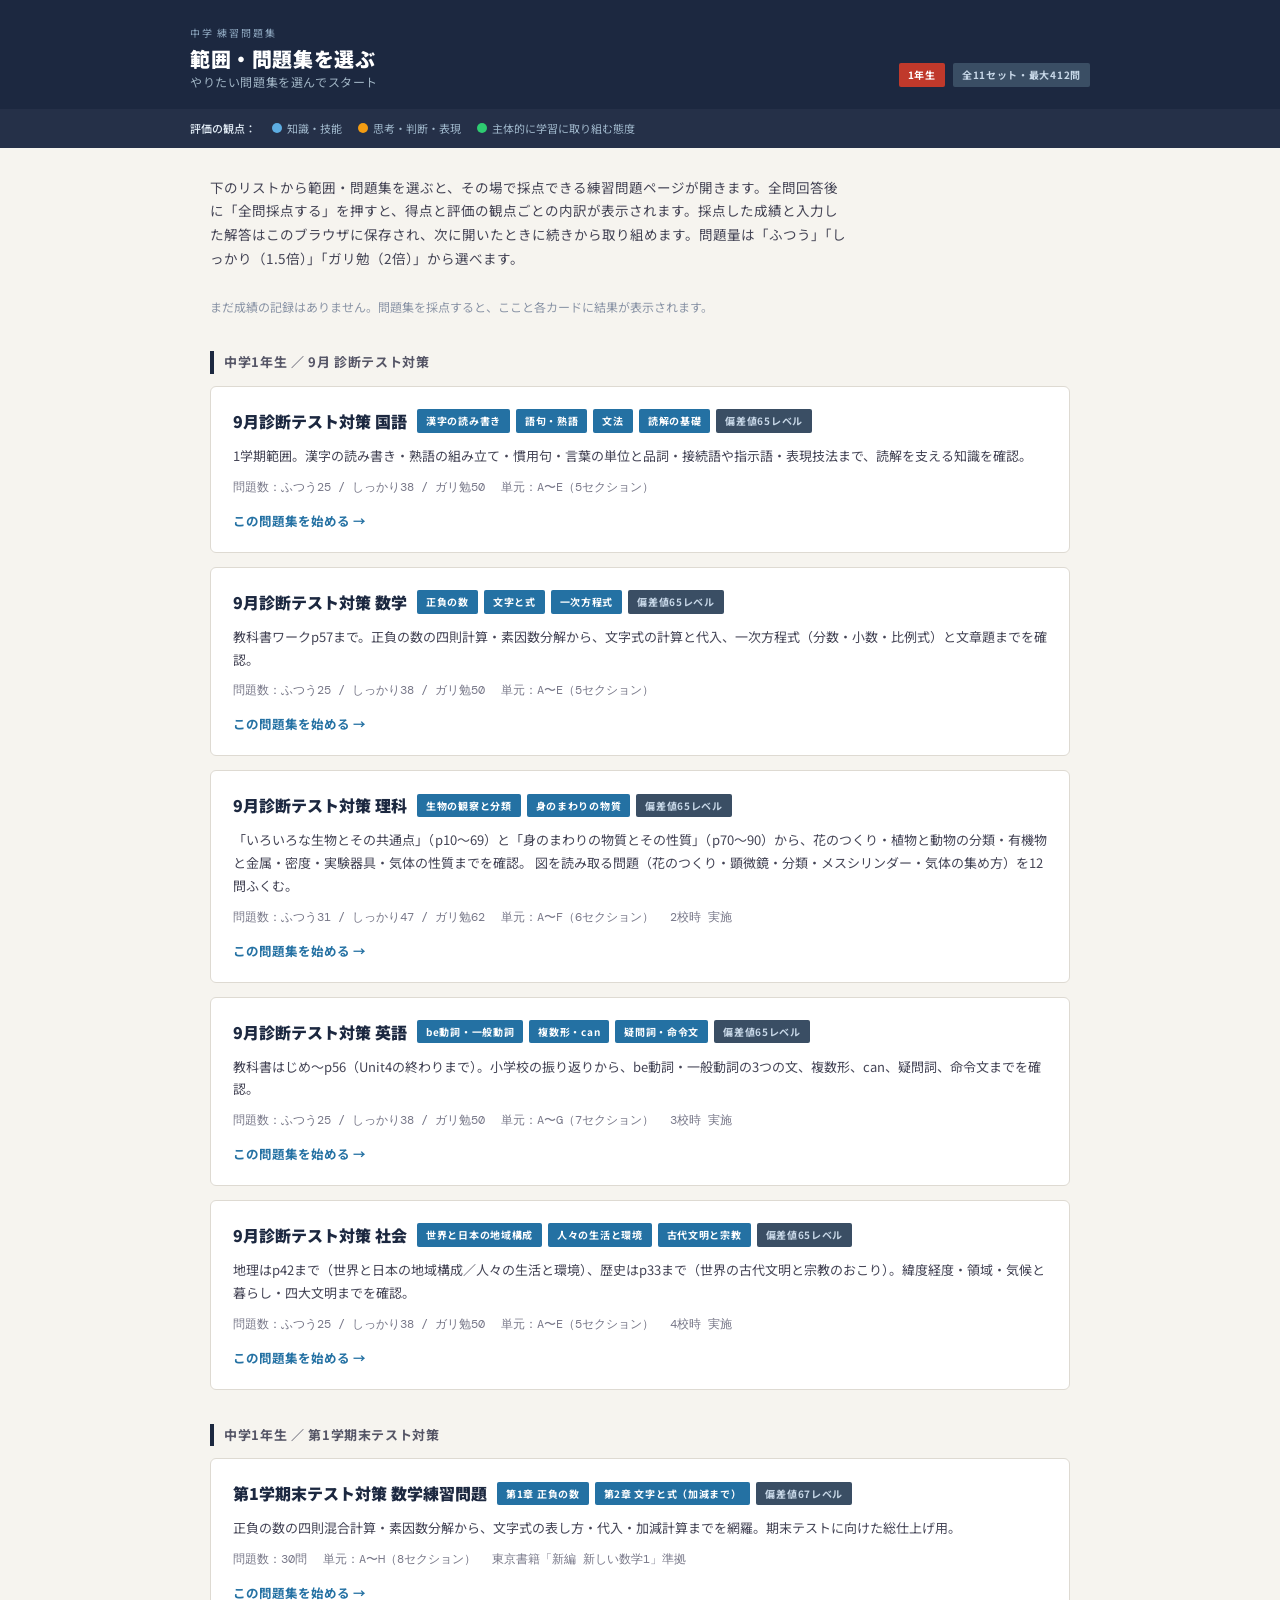
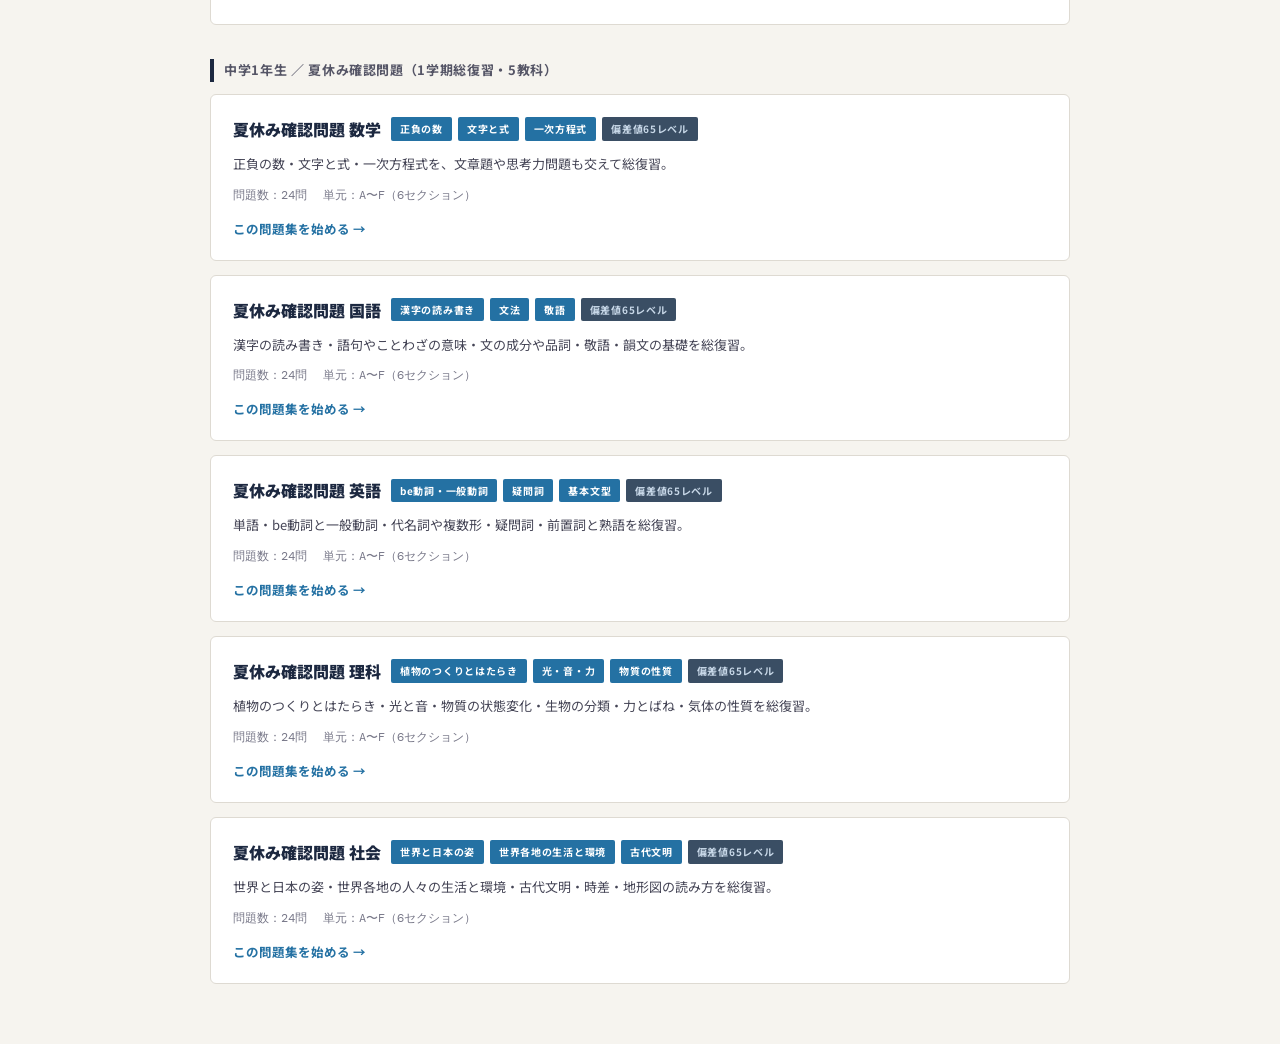
==== commit efc21998: "図つきの問題に対応し、理科に12問追加した 問題データに figure を持たせると、問題文の下に図を表示できるように した。図はインラインSVGで描くので、外部の画像ファイルに依存せず、 画面でも紙" ====
--- a/index.html
+++ b/index.html
@@ -18,7 +18,7 @@
     </div>
     <div class="header-tags">
       <span class="tag tag-red">1年生</span>
-      <span class="tag tag-gray">全11セット・最大400問</span>
+      <span class="tag tag-gray">全11セット・最大412問</span>
     </div>
   </div>
 </header>
@@ -90,9 +90,9 @@
         <span class="tag tag-gray">偏差値65レベル</span>
       </div>
     </div>
-    <div class="set-desc">「いろいろな生物とその共通点」（p10〜69）と「身のまわりの物質とその性質」（p70〜90）から、花のつくり・植物と動物の分類・有機物と金属・密度・実験器具・気体の性質までを確認。</div>
-    <div class="set-meta">
-      <span>問題数：ふつう25 / しっかり38 / ガリ勉50</span>
+    <div class="set-desc">「いろいろな生物とその共通点」（p10〜69）と「身のまわりの物質とその性質」（p70〜90）から、花のつくり・植物と動物の分類・有機物と金属・密度・実験器具・気体の性質までを確認。 図を読み取る問題（花のつくり・顕微鏡・分類・メスシリンダー・気体の集め方）を12問ふくむ。</div>
+    <div class="set-meta">
+      <span>問題数：ふつう31 / しっかり47 / ガリ勉62</span>
       <span>単元：A〜F（6セクション）</span>
       <span>2校時 実施</span>
     </div>
--- a/style.css
+++ b/style.css
@@ -289,6 +289,48 @@
 .q-text { font-size: 15px; line-height: 1.8; flex: 1; }
 .math { font-family: 'DM Mono', monospace; }
 
+/* 問題に添える図（インラインSVG） */
+.q-figure {
+  margin: 4px 0 10px;
+  padding: 10px 8px;
+  background: #fcfbf7;
+  border: 1px solid var(--grid);
+  border-radius: 3px;
+  text-align: center;
+  overflow-x: auto;
+}
+.q-figure svg {
+  max-width: 100%;
+  height: auto;
+  color: var(--ink);
+}
+/* 図の線と文字は白黒印刷でも読めるよう、色に頼らず太さで描き分ける */
+.fig-line   { fill: none; stroke: currentColor; stroke-width: 1.4; }
+.fig-thin   { fill: none; stroke: currentColor; stroke-width: .9; }
+.fig-lead   { fill: none; stroke: currentColor; stroke-width: .8; stroke-dasharray: 3 2; }
+.fig-fill   { fill: #e8eef5; stroke: currentColor; stroke-width: 1.2; }
+.fig-fill2  { fill: #f3ede0; stroke: currentColor; stroke-width: 1.2; }
+.fig-white  { fill: #fff; stroke: currentColor; stroke-width: 1.2; }
+.fig-mark   { fill: #fff; stroke: currentColor; stroke-width: 1.3; }
+.fig-text   { fill: currentColor; font-family: 'Noto Sans JP', sans-serif; font-size: 12px; }
+.fig-label  { fill: currentColor; font-family: 'Noto Sans JP', sans-serif; font-size: 12px; font-weight: 700; text-anchor: middle; }
+.fig-small  { fill: currentColor; font-family: 'Noto Sans JP', sans-serif; font-size: 10.5px; }
+
+/* 図として表を出す場合 */
+.q-figure table {
+  border-collapse: collapse;
+  margin: 0 auto;
+  font-size: 13px;
+}
+.q-figure th,
+.q-figure td {
+  border: 1px solid #b9c3cf;
+  padding: 4px 10px;
+  text-align: center;
+  white-space: nowrap;
+}
+.q-figure th { background: #eef2f7; font-weight: 700; }
+
 /* 評価観点バッジ */
 .q-hyoka-badge {
   font-size: 9px;
@@ -650,6 +692,39 @@
   .print-qtext { flex: 1; }
   .print-diff { font-size: 8pt; white-space: nowrap; }
 
+  /* 問題に添える図 */
+  .print-figure {
+    margin: 3pt 0 1pt 26pt;
+    text-align: left;
+    break-inside: avoid;
+    page-break-inside: avoid;
+  }
+  .print-figure svg {
+    width: 74mm;
+    max-width: 100%;
+    height: auto;
+    color: #000;
+  }
+  /* 紙では背景色に頼らず、線と網かけだけで読めるようにする */
+  .print-figure .fig-fill  { fill: #eee; }
+  .print-figure .fig-fill2 { fill: #f5f5f5; }
+  .print-figure table {
+    border-collapse: collapse;
+    font-size: 8.5pt;
+  }
+  .print-figure th,
+  .print-figure td {
+    border: .5pt solid #000;
+    padding: 1.5pt 5pt;
+    text-align: center;
+    white-space: nowrap;
+  }
+  .print-figure th { background: #eee; font-weight: 700; }
+  .print-figure-ref {
+    margin: 2pt 0 1pt 26pt;
+    font-size: 8.5pt;
+  }
+
   /* 問題用紙の解答記入欄 */
   .print-ansline {
     display: flex;
